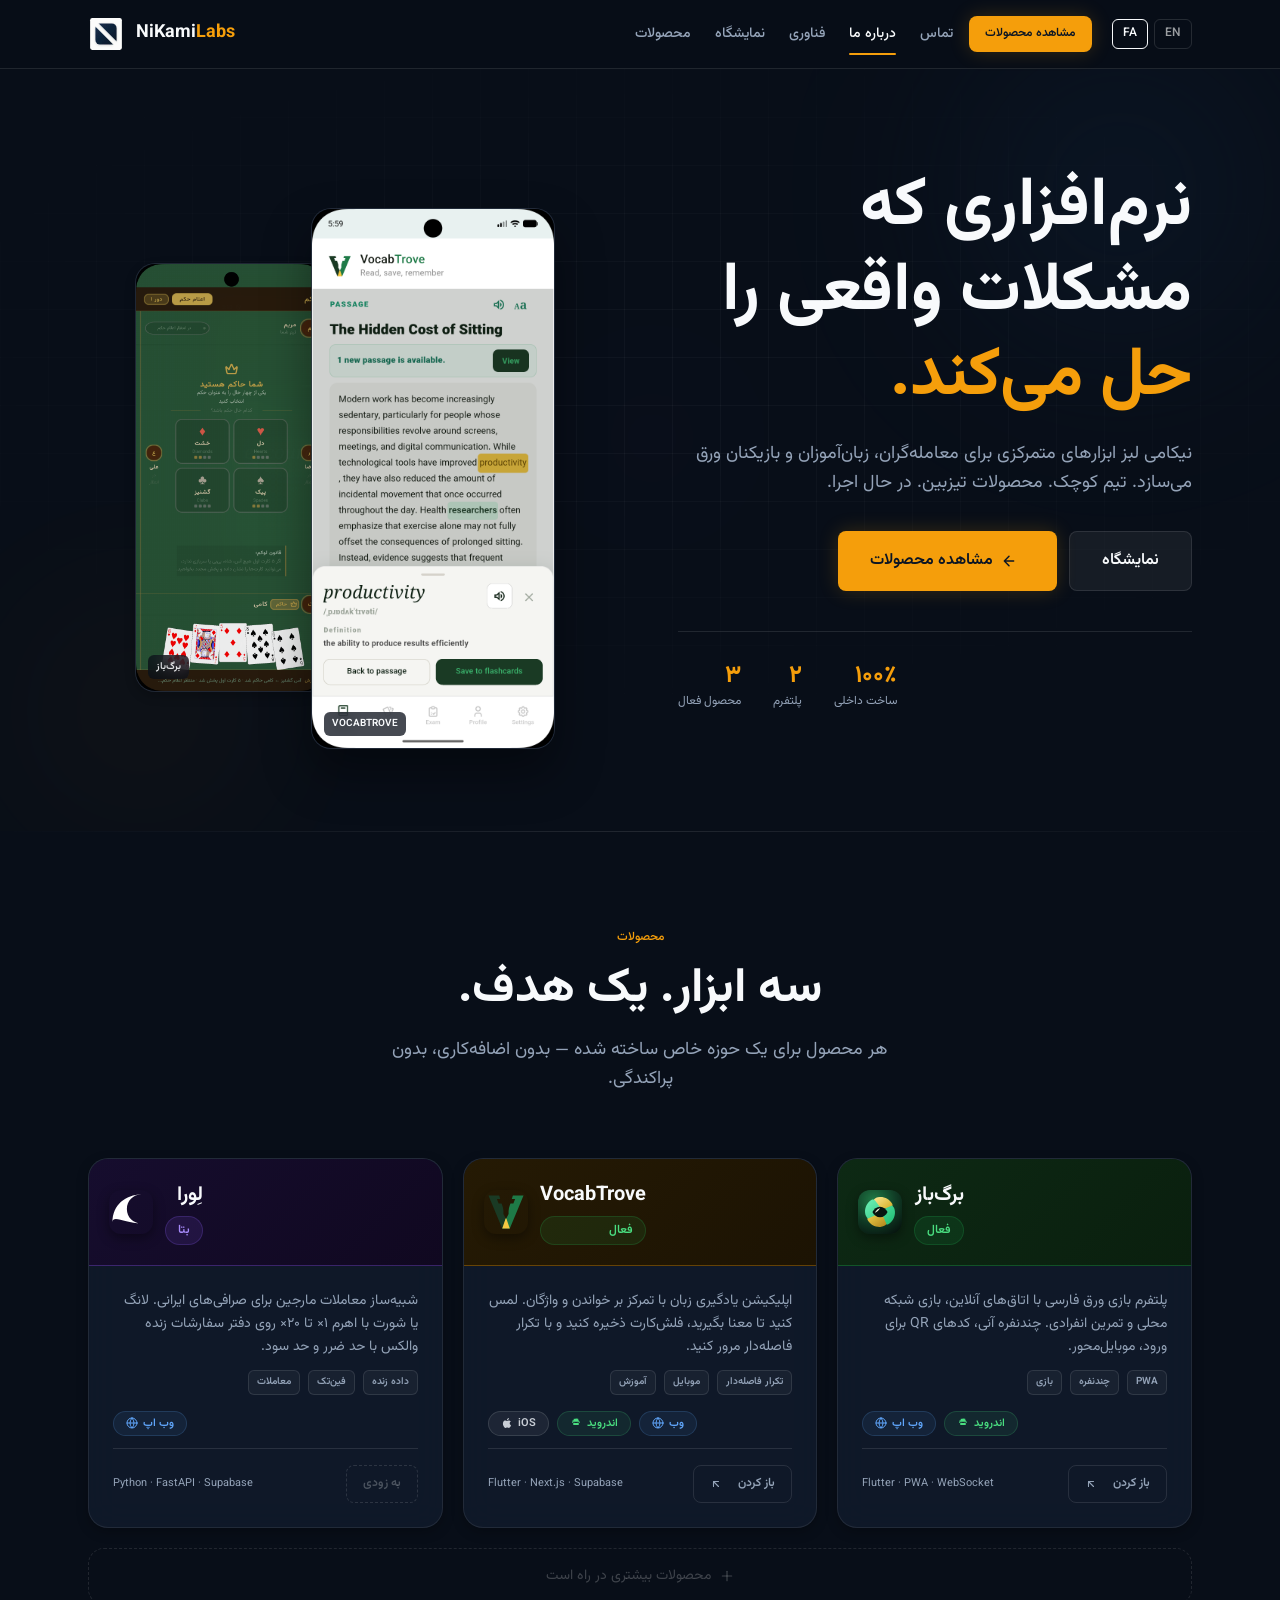
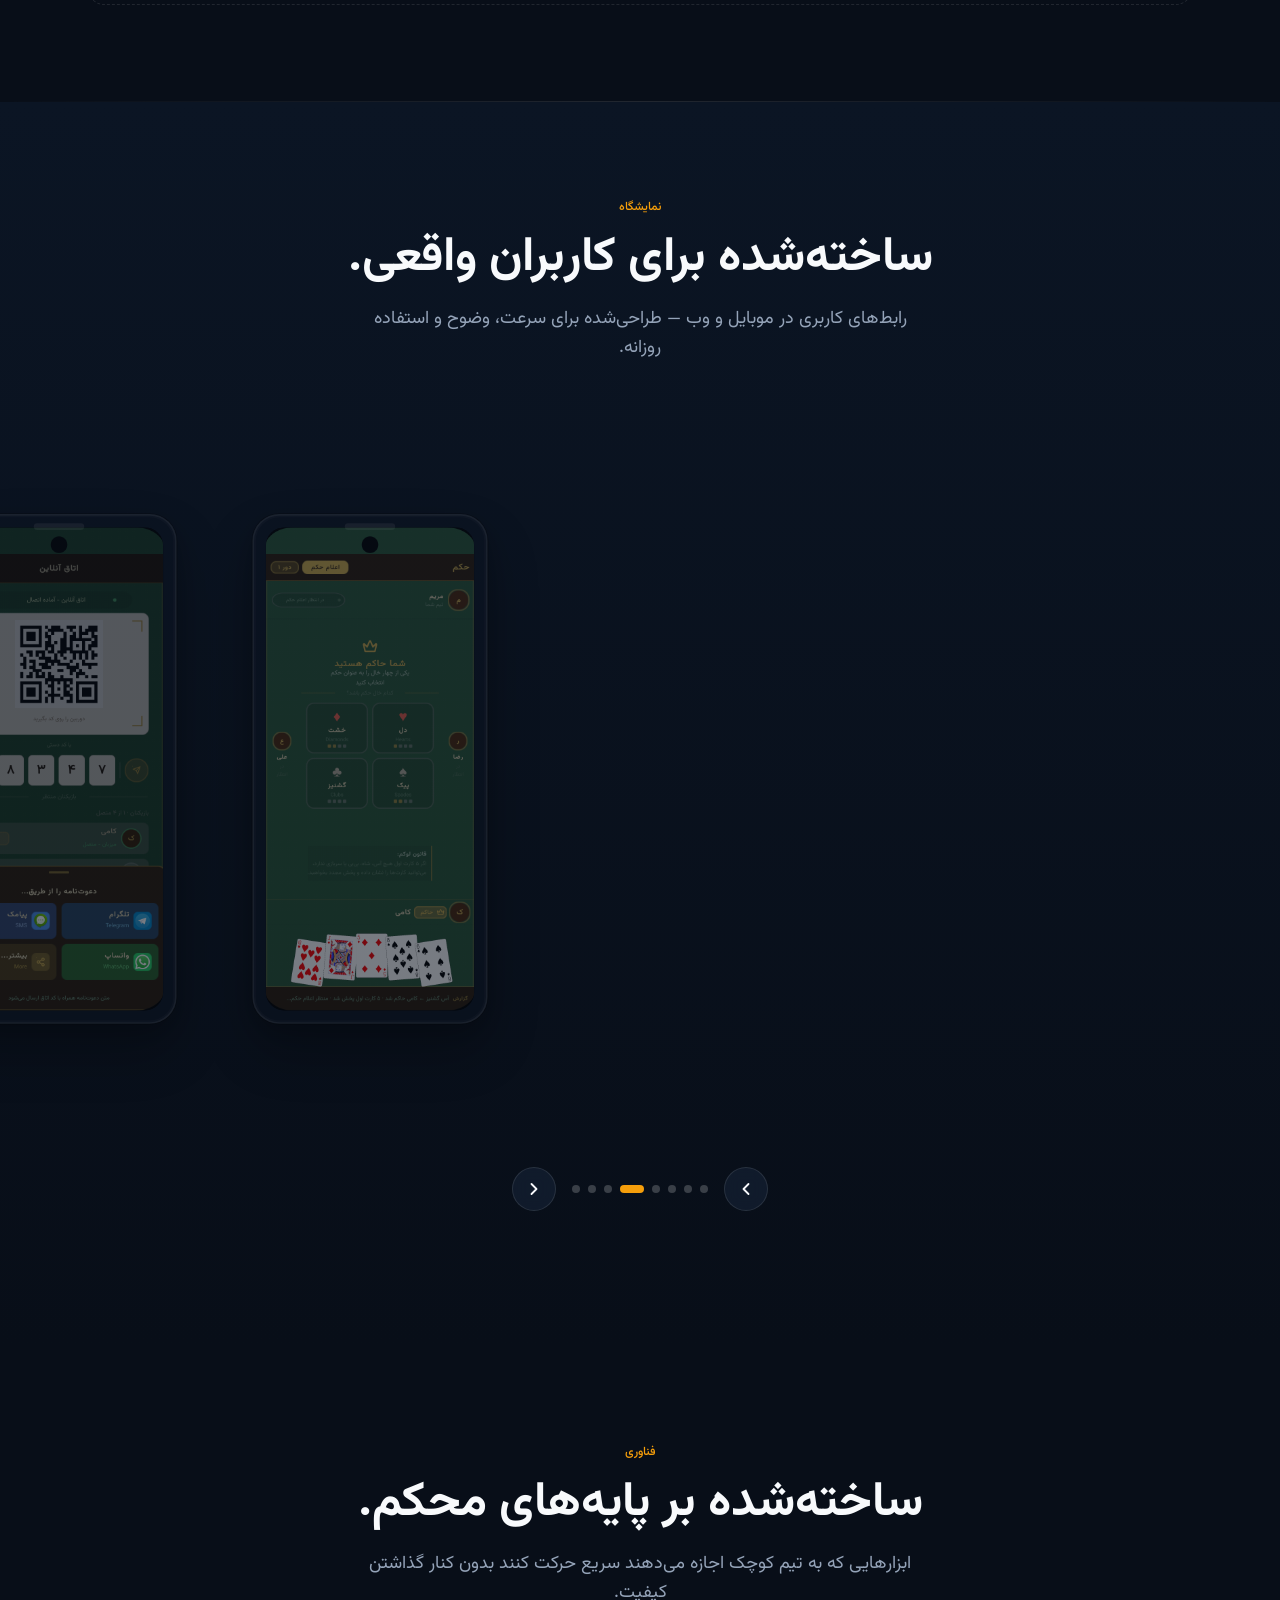
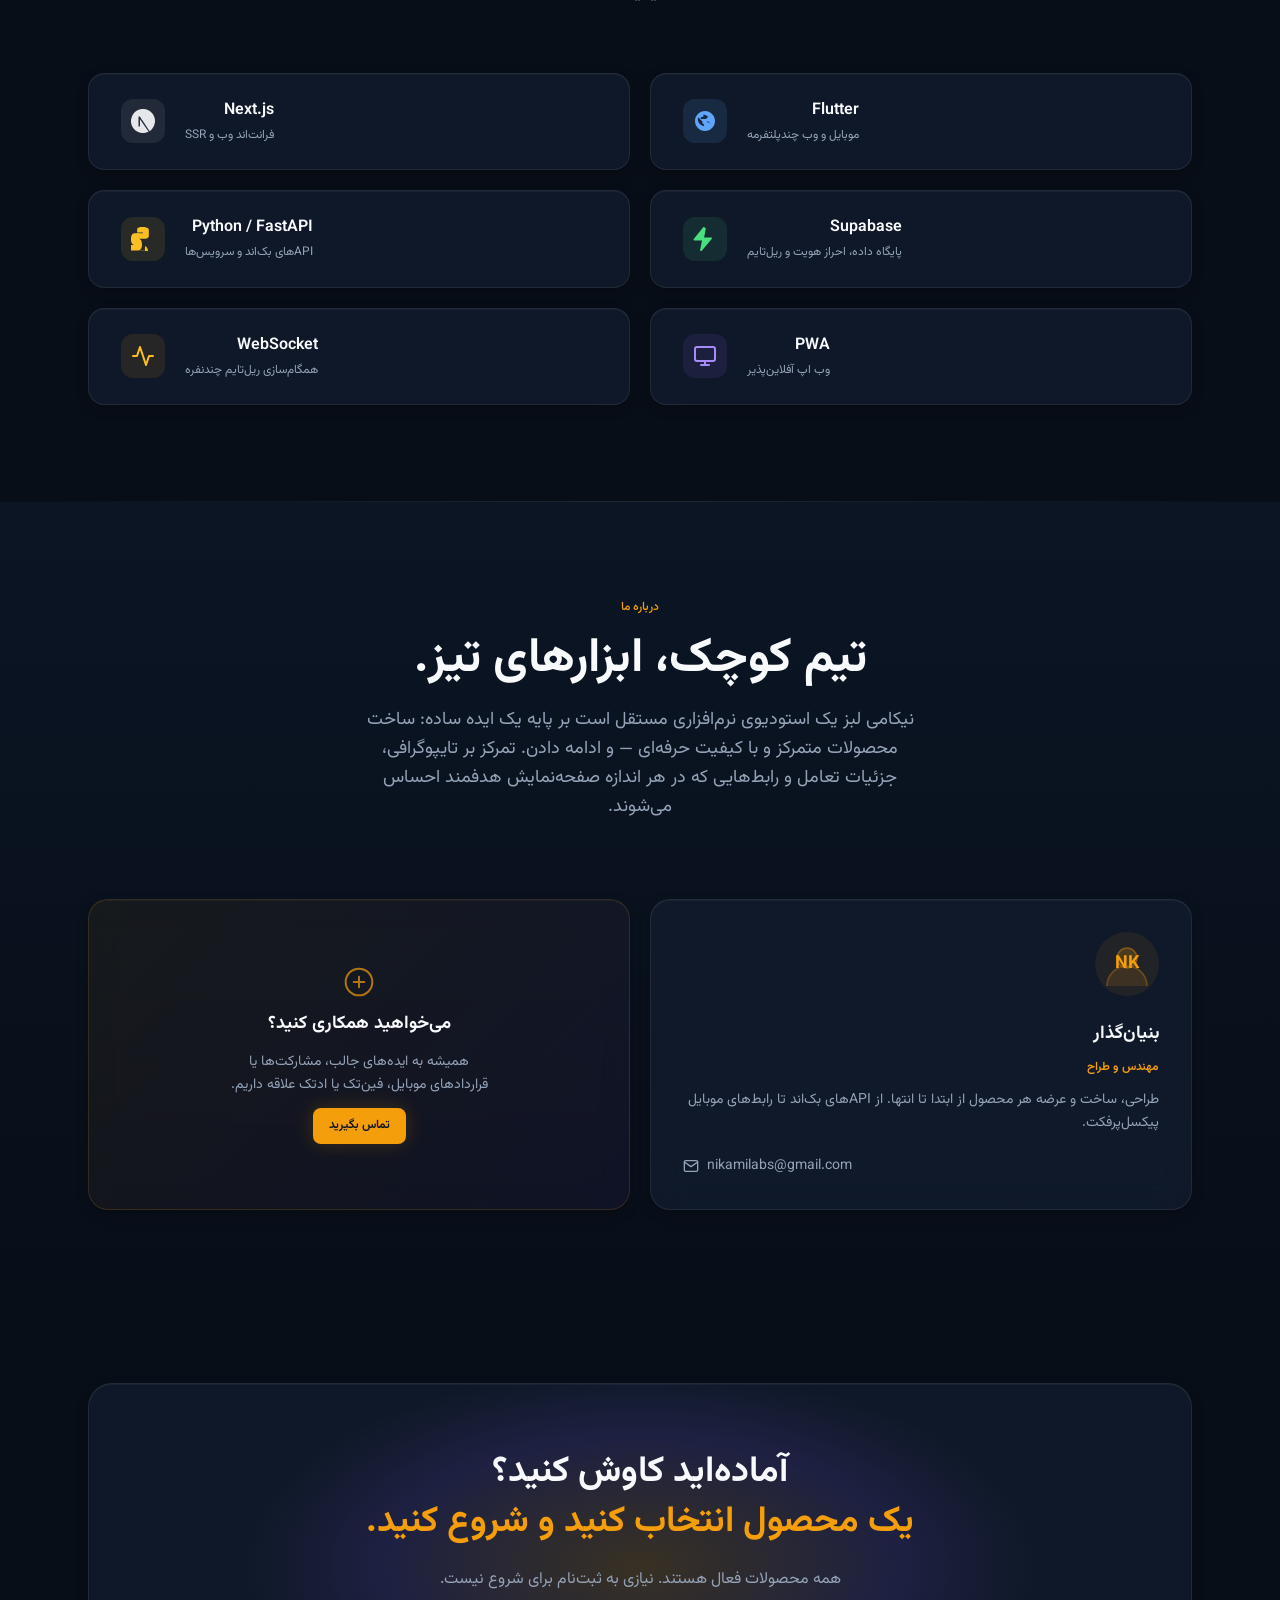
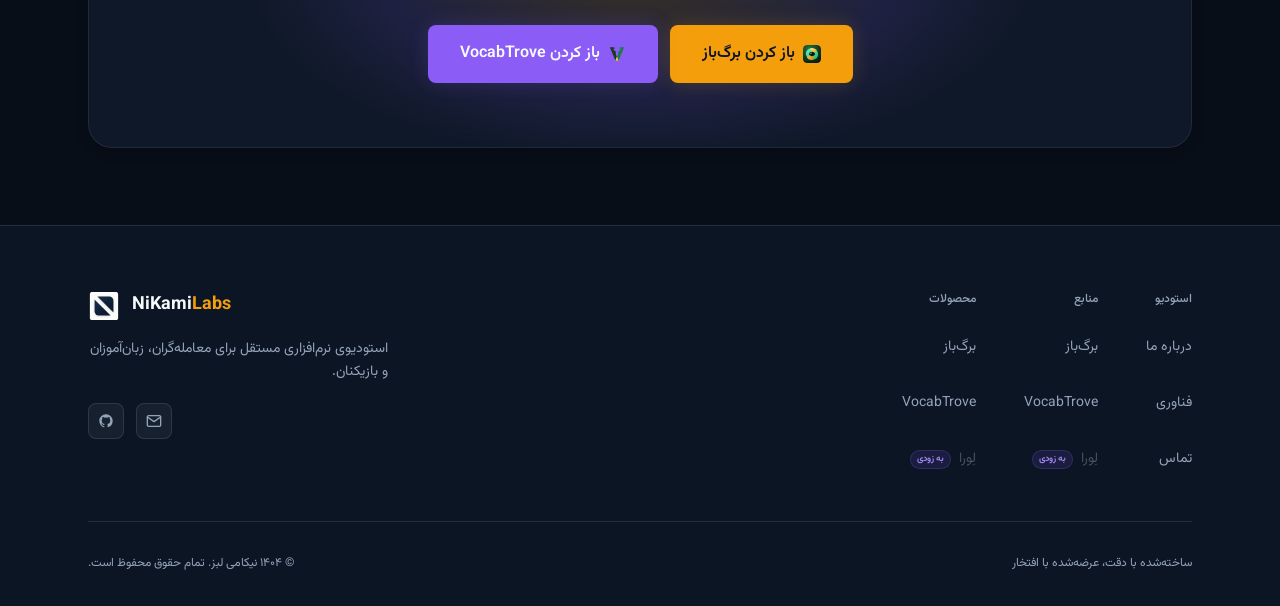
==== fa.html @ e431efa5 "Add Farsi (fa.html) version with RTL layout and EN/FA language switcher" ====
<!DOCTYPE html>
<html lang="fa" dir="rtl">
<head>
  <meta charset="UTF-8" />
  <meta name="viewport" content="width=device-width, initial-scale=1.0" />
  <title>نیکامی لبز — نرم‌افزاری که معنا دارد</title>
  <meta name="description" content="نیکامی لبز نرم‌افزارهای متمرکز می‌سازد: برگ‌باز، وکب‌تروو و لِورا. تیم کوچک، محصولات حرفه‌ای، در دسترس." />
  <meta name="theme-color" content="#0B1524" />
  <meta property="og:title" content="نیکامی لبز — نرم‌افزاری که معنا دارد" />
  <meta property="og:description" content="استودیوی نرم‌افزاری مستقل برای معامله‌گران، زبان‌آموزان و بازیکنان." />
  <meta property="og:type" content="website" />
  <link rel="icon" href="logos/nikami-labs-mark.svg" type="image/svg+xml" />
  <link rel="stylesheet" href="styles.css" />
  <link rel="alternate" hreflang="en" href="index.html" />
  <style>
    /* ── Farsi font ─────────────────────────────────────────── */
    @import url('https://fonts.googleapis.com/css2?family=Vazirmatn:wght@300;400;500;600;700;800&display=swap');

    :root {
      --font-fa: 'Vazirmatn', 'Tahoma', 'Arial', sans-serif;
    }

    html[lang="fa"] body,
    html[lang="fa"] * {
      font-family: var(--font-fa) !important;
      letter-spacing: 0 !important;
    }

    /* RTL nav adjustments */
    html[lang="fa"] .nav { flex-direction: row-reverse; }
    html[lang="fa"] .nav-links { flex-direction: row-reverse; }
    html[lang="fa"] .hero-inner { flex-direction: row-reverse; }
    html[lang="fa"] .hero-ctas { flex-direction: row-reverse; justify-content: flex-end; }
    html[lang="fa"] .hero-stats { flex-direction: row-reverse; }
    html[lang="fa"] .product-card-header-band { flex-direction: row-reverse; }
    html[lang="fa"] .product-footer { flex-direction: row-reverse; }
    html[lang="fa"] .stack-item { flex-direction: row-reverse; text-align: right; }
    html[lang="fa"] .team-card { flex-direction: column; }
    html[lang="fa"] .footer-top { flex-direction: row-reverse; }
    html[lang="fa"] .footer-links-row { flex-direction: row-reverse; }
    html[lang="fa"] .footer-bottom { flex-direction: row-reverse; }
    html[lang="fa"] .cta-band-actions { flex-direction: row-reverse; }
    html[lang="fa"] .btn svg:first-child { margin-left: 8px; margin-right: 0; }
    html[lang="fa"] .btn svg:last-child  { margin-right: 8px; margin-left: 0; transform: scaleX(-1); }
    html[lang="fa"] .nav-logo { flex-direction: row-reverse; }
    html[lang="fa"] .product-tags { flex-direction: row-reverse; flex-wrap: wrap; justify-content: flex-end; }
    html[lang="fa"] .product-platforms { flex-direction: row-reverse; flex-wrap: wrap; }
    html[lang="fa"] .platform-badge { flex-direction: row-reverse; }
    html[lang="fa"] .team-links { flex-direction: row-reverse; }
    html[lang="fa"] .team-link { flex-direction: row-reverse; }
    html[lang="fa"] .footer-brand { text-align: right; }
    html[lang="fa"] .footer-logo { flex-direction: row-reverse; }
    html[lang="fa"] .footer-social { justify-content: flex-end; }
    html[lang="fa"] .footer-col { text-align: right; }
    html[lang="fa"] .mobile-menu { text-align: right; }
    html[lang="fa"] .slider-controls { flex-direction: row-reverse; }
    html[lang="fa"] #sliderPrev svg { transform: scaleX(-1); }
    html[lang="fa"] #sliderNext svg { transform: scaleX(-1); }

    /* Language switcher */
    .lang-switcher {
      display: flex;
      align-items: center;
      gap: 6px;
      margin-inline-start: 12px;
    }
    .lang-btn {
      display: inline-flex;
      align-items: center;
      gap: 5px;
      padding: 4px 10px;
      border-radius: 6px;
      font-size: 12px;
      font-weight: 500;
      text-decoration: none;
      border: 1px solid rgba(255,255,255,0.12);
      color: rgba(255,255,255,0.6);
      transition: all 0.2s;
    }
    .lang-btn:hover { border-color: rgba(255,255,255,0.3); color: #fff; }
    .lang-btn.active { border-color: var(--accent); color: var(--accent); }
    html[lang="fa"] .nav { gap: 0; }
    html[lang="fa"] .lang-switcher { margin-inline-start: 0; margin-inline-end: 12px; }
  </style>
</head>
<body>

<a class="skip-link" href="#main">رفتن به محتوای اصلی</a>

<!-- ══ NAV ══════════════════════════════════════════════════ -->
<div class="nav-wrapper">
  <nav class="container nav" aria-label="ناوبری اصلی">
    <a href="#" class="nav-logo" aria-label="صفحه اصلی نیکامی لبز">
      <img class="nav-logo-mark" src="logos/nikami-labs-mark.svg" width="36" height="36" alt="" />
      <span class="nav-logo-name">NiKami<span>Labs</span></span>
    </a>
    <ul class="nav-links">
      <li><a href="#products">محصولات</a></li>
      <li><a href="#showcase">نمایشگاه</a></li>
      <li><a href="#stack">فناوری</a></li>
      <li><a href="#about">درباره ما</a></li>
      <li><a href="#contact">تماس</a></li>
    </ul>
    <div style="display:flex;align-items:center;gap:8px;">
      <div class="lang-switcher">
        <a href="index.html" class="lang-btn">EN</a>
        <a href="fa.html" class="lang-btn active">FA</a>
      </div>
      <a href="#products" class="btn btn-primary btn-sm nav-cta">مشاهده محصولات</a>
    </div>
    <button class="nav-hamburger" type="button" aria-label="باز کردن منو" aria-expanded="false" aria-controls="mobileMenu" id="menuToggle">
      <svg width="22" height="22" viewBox="0 0 22 22" fill="none" aria-hidden="true">
        <path d="M3 6h16M3 11h16M3 16h16" stroke="currentColor" stroke-width="1.8" stroke-linecap="round"/>
      </svg>
    </button>
  </nav>
</div>

<div class="mobile-menu" id="mobileMenu" role="dialog" aria-label="ناوبری" aria-hidden="true">
  <a href="#products">محصولات</a>
  <a href="#showcase">نمایشگاه</a>
  <a href="#stack">فناوری</a>
  <a href="#about">درباره ما</a>
  <a href="#contact">تماس</a>
  <div style="display:flex;gap:8px;padding:4px 0;">
    <a href="index.html" class="lang-btn">EN</a>
    <a href="fa.html" class="lang-btn active">FA</a>
  </div>
  <a href="#products" class="btn btn-primary">مشاهده محصولات</a>
</div>


<main id="main">

<!-- ══ HERO ══════════════════════════════════════════════════ -->
<section class="hero" aria-labelledby="hero-heading">
  <div class="hero-bg" aria-hidden="true">
    <div class="hero-blob hero-blob-1"></div>
    <div class="hero-blob hero-blob-2"></div>
    <div class="hero-blob hero-blob-3"></div>
    <div class="hero-grid-bg"></div>
  </div>
  <div class="container hero-inner">

    <div class="hero-text reveal">
      <h1 class="hero-headline" id="hero-heading">
        نرم‌افزاری که<br>
        مشکلات واقعی را<br>
        <span class="highlight">حل می‌کند.</span>
      </h1>
      <p class="hero-sub">
        نیکامی لبز ابزارهای متمرکزی برای معامله‌گران، زبان‌آموزان
        و بازیکنان ورق می‌سازد. تیم کوچک. محصولات تیزبین. در حال اجرا.
      </p>
      <div class="hero-ctas">
        <a href="#products" class="btn btn-primary btn-lg">
          <svg width="16" height="16" viewBox="0 0 24 24" fill="none" stroke="currentColor" stroke-width="2.2" stroke-linecap="round" stroke-linejoin="round" aria-hidden="true"><path d="M5 12h14M12 5l7 7-7 7"/></svg>
          مشاهده محصولات
        </a>
        <a href="#showcase" class="btn btn-secondary btn-lg">نمایشگاه</a>
      </div>
      <dl class="hero-stats">
        <div class="hero-stat">
          <dt class="hero-stat-value" data-count="3">۳</dt>
          <dd class="hero-stat-label">محصول فعال</dd>
        </div>
        <div class="hero-stat">
          <dt class="hero-stat-value" data-count="2">۲</dt>
          <dd class="hero-stat-label">پلتفرم</dd>
        </div>
        <div class="hero-stat">
          <dt class="hero-stat-value">۱۰۰٪</dt>
          <dd class="hero-stat-label">ساخت داخلی</dd>
        </div>
      </dl>
    </div>

    <div class="hero-visual reveal reveal-d2" aria-hidden="true">
      <div class="hero-showcase">
        <div class="showcase-card showcase-card-main glass">
          <img src="screenshots/vocabTrove/vocabtrove-reader-phone.png" alt="" width="280" height="560" loading="eager" />
          <span class="showcase-label">VocabTrove</span>
        </div>
        <div class="showcase-card showcase-card-secondary glass">
          <img src="screenshots/bargbaz/Screenshot_1784278990.png" alt="" width="200" height="400" loading="eager" />
          <span class="showcase-label">برگ‌باز</span>
        </div>
        <div class="showcase-card showcase-card-tertiary glass">
          <img src="screenshots/vocabTrove/vocabtrove-fa-review-dark.png" alt="" width="180" height="360" loading="lazy" />
          <span class="showcase-label">فلش‌کارت</span>
        </div>
      </div>
    </div>

  </div>
</section>

<hr class="divider">


<!-- ══ PRODUCTS (Bento) ═════════════════════════════════════ -->
<section id="products" class="section section-dark" aria-labelledby="products-heading">
  <div class="container">
    <div class="section-header reveal">
      <p class="eyebrow">محصولات</p>
      <h2 class="section-title" id="products-heading">سه ابزار. یک هدف.</h2>
      <p class="section-sub">هر محصول برای یک حوزه خاص ساخته شده — بدون اضافه‌کاری، بدون پراکندگی.</p>
    </div>

    <div class="products-row">

      <!-- BargBaz -->
      <article class="product-card glass reveal" aria-labelledby="bargbaz-name">
        <div class="product-card-header-band banner-bargbaz">
          <img src="logos/bargbaz-final-pivot-icon.svg" width="40" height="40" alt="" class="product-band-logo" />
          <div>
            <h3 class="product-name" id="bargbaz-name">برگ‌باز</h3>
            <span class="badge badge-green">فعال</span>
          </div>
        </div>
        <div class="product-card-body">
          <p class="product-desc">
            پلتفرم بازی ورق فارسی با اتاق‌های آنلاین، بازی شبکه محلی و تمرین انفرادی.
            چندنفره آنی، کدهای QR برای ورود، موبایل‌محور.
          </p>
          <div class="product-tags">
            <span class="product-tag">بازی</span>
            <span class="product-tag">چندنفره</span>
            <span class="product-tag">PWA</span>
          </div>
          <div class="product-platforms">
            <span class="platform-badge platform-web">
              <svg width="12" height="12" viewBox="0 0 24 24" fill="none" stroke="currentColor" stroke-width="2" stroke-linecap="round" stroke-linejoin="round" aria-hidden="true"><circle cx="12" cy="12" r="10"/><line x1="2" y1="12" x2="22" y2="12"/><path d="M12 2a15.3 15.3 0 0 1 4 10 15.3 15.3 0 0 1-4 10 15.3 15.3 0 0 1-4-10 15.3 15.3 0 0 1 4-10z"/></svg>
              وب اپ
            </span>
            <span class="platform-badge platform-android">
              <svg width="12" height="12" viewBox="0 0 24 24" fill="currentColor" aria-hidden="true"><path d="M17.523 15.341a.5.5 0 0 1-.5.5H6.977a.5.5 0 0 1-.5-.5V9.5h11.046v5.841zm-10.98-9.5 1.195-2.39a.5.5 0 0 1 .894.447L7.5 5.8A7.5 7.5 0 0 0 4.5 12h15a7.5 7.5 0 0 0-3-6.2L15.368 3.898a.5.5 0 1 1 .894-.447L17.457 5.84A7.5 7.5 0 0 0 4.5 12M9.5 11a.5.5 0 1 0 0-1 .5.5 0 0 0 0 1zm5 0a.5.5 0 1 0 0-1 .5.5 0 0 0 0 1z"/></svg>
              اندروید
            </span>
          </div>
          <div class="product-footer">
            <span class="product-stack font-mono">Flutter · PWA · WebSocket</span>
            <a href="https://bargbaz.nikamilabs.ir" class="btn btn-ghost btn-sm" target="_blank" rel="noopener">
              باز کردن <svg width="12" height="12" viewBox="0 0 24 24" fill="none" stroke="currentColor" stroke-width="2.2" stroke-linecap="round" stroke-linejoin="round" aria-hidden="true"><path d="M7 17L17 7M7 7h10v10"/></svg>
            </a>
          </div>
        </div>
      </article>

      <!-- VocabTrove -->
      <article class="product-card glass reveal reveal-d1" aria-labelledby="vocab-name">
        <div class="product-card-header-band banner-vocab">
          <img src="logos/vocabtrove-icon.svg" width="40" height="40" alt="" class="product-band-logo" />
          <div>
            <h3 class="product-name" id="vocab-name">VocabTrove</h3>
            <span class="badge badge-green">فعال</span>
          </div>
        </div>
        <div class="product-card-body">
          <p class="product-desc">
            اپلیکیشن یادگیری زبان با تمرکز بر خواندن و واژگان. لمس کنید تا معنا بگیرید،
            فلش‌کارت ذخیره کنید و با تکرار فاصله‌دار مرور کنید.
          </p>
          <div class="product-tags">
            <span class="product-tag">آموزش</span>
            <span class="product-tag">موبایل</span>
            <span class="product-tag">تکرار فاصله‌دار</span>
          </div>
          <div class="product-platforms">
            <span class="platform-badge platform-ios">
              <svg width="12" height="12" viewBox="0 0 24 24" fill="currentColor" aria-hidden="true"><path d="M18.71 19.5c-.83 1.24-1.71 2.45-3.05 2.47-1.34.03-1.77-.79-3.29-.79-1.53 0-2 .77-3.27.82-1.31.05-2.3-1.32-3.14-2.53C4.25 17 2.94 12.45 4.7 9.39c.87-1.52 2.43-2.48 4.12-2.51 1.28-.02 2.5.87 3.29.87.78 0 2.26-1.07 3.8-.91.65.03 2.47.26 3.64 1.98-.09.06-2.17 1.28-2.15 3.81.03 3.02 2.65 4.03 2.68 4.04-.03.07-.42 1.44-1.38 2.83M13 3.5c.73-.83 1.94-1.46 2.94-1.5.13 1.17-.34 2.35-1.04 3.19-.69.85-1.83 1.51-2.95 1.42-.15-1.15.41-2.35 1.05-3.11z"/></svg>
              iOS
            </span>
            <span class="platform-badge platform-android">
              <svg width="12" height="12" viewBox="0 0 24 24" fill="currentColor" aria-hidden="true"><path d="M17.523 15.341a.5.5 0 0 1-.5.5H6.977a.5.5 0 0 1-.5-.5V9.5h11.046v5.841zm-10.98-9.5 1.195-2.39a.5.5 0 0 1 .894.447L7.5 5.8A7.5 7.5 0 0 0 4.5 12h15a7.5 7.5 0 0 0-3-6.2L15.368 3.898a.5.5 0 1 1 .894-.447L17.457 5.84A7.5 7.5 0 0 0 4.5 12M9.5 11a.5.5 0 1 0 0-1 .5.5 0 0 0 0 1zm5 0a.5.5 0 1 0 0-1 .5.5 0 0 0 0 1z"/></svg>
              اندروید
            </span>
            <span class="platform-badge platform-web">
              <svg width="12" height="12" viewBox="0 0 24 24" fill="none" stroke="currentColor" stroke-width="2" stroke-linecap="round" stroke-linejoin="round" aria-hidden="true"><circle cx="12" cy="12" r="10"/><line x1="2" y1="12" x2="22" y2="12"/><path d="M12 2a15.3 15.3 0 0 1 4 10 15.3 15.3 0 0 1-4 10 15.3 15.3 0 0 1-4-10 15.3 15.3 0 0 1 4-10z"/></svg>
              وب
            </span>
          </div>
          <div class="product-footer">
            <span class="product-stack font-mono">Flutter · Next.js · Supabase</span>
            <a href="https://vocabtrove.nikamilabs.ir" class="btn btn-ghost btn-sm" target="_blank" rel="noopener">
              باز کردن <svg width="12" height="12" viewBox="0 0 24 24" fill="none" stroke="currentColor" stroke-width="2.2" stroke-linecap="round" stroke-linejoin="round" aria-hidden="true"><path d="M7 17L17 7M7 7h10v10"/></svg>
            </a>
          </div>
        </div>
      </article>

      <!-- Levera -->
      <article class="product-card glass reveal reveal-d2" aria-labelledby="levera-name">
        <div class="product-card-header-band banner-purple">
          <img src="logos/levera-logo.svg" width="40" height="40" alt="" class="product-band-logo" />
          <div>
            <h3 class="product-name" id="levera-name">لِورا</h3>
            <span class="badge badge-purple">بتا</span>
          </div>
        </div>
        <div class="product-card-body">
          <p class="product-desc">
            شبیه‌ساز معاملات مارجین برای صرافی‌های ایرانی. لانگ یا شورت با اهرم ۱× تا ۲۰×
            روی دفتر سفارشات زنده والکس با حد ضرر و حد سود.
          </p>
          <div class="product-tags">
            <span class="product-tag">معاملات</span>
            <span class="product-tag">فین‌تک</span>
            <span class="product-tag">داده زنده</span>
          </div>
          <div class="product-platforms">
            <span class="platform-badge platform-web">
              <svg width="12" height="12" viewBox="0 0 24 24" fill="none" stroke="currentColor" stroke-width="2" stroke-linecap="round" stroke-linejoin="round" aria-hidden="true"><circle cx="12" cy="12" r="10"/><line x1="2" y1="12" x2="22" y2="12"/><path d="M12 2a15.3 15.3 0 0 1 4 10 15.3 15.3 0 0 1-4 10 15.3 15.3 0 0 1-4-10 15.3 15.3 0 0 1 4-10z"/></svg>
              وب اپ
            </span>
          </div>
          <div class="product-footer">
            <span class="product-stack font-mono">Python · FastAPI · Supabase</span>
            <span class="btn-coming-soon">به زودی</span>
          </div>
        </div>
      </article>

      <!-- More coming -->
      <div class="product-upcoming-strip reveal reveal-d3" aria-label="محصولات بیشتری در راه است">
        <svg width="16" height="16" viewBox="0 0 24 24" fill="none" stroke="currentColor" stroke-width="1.8" stroke-linecap="round" stroke-linejoin="round" aria-hidden="true"><line x1="12" y1="5" x2="12" y2="19"/><line x1="5" y1="12" x2="19" y2="12"/></svg>
        <span>محصولات بیشتری در راه است</span>
      </div>

    </div>
  </div>
</section>

<hr class="divider">


<!-- ══ SHOWCASE PHONE CAROUSEL ═══════════════════════════════ -->
<section id="showcase" class="section section-muted" aria-labelledby="showcase-heading">
  <div class="container">
    <div class="section-header reveal">
      <p class="eyebrow">نمایشگاه</p>
      <h2 class="section-title" id="showcase-heading">ساخته‌شده برای کاربران واقعی.</h2>
      <p class="section-sub">رابط‌های کاربری در موبایل و وب — طراحی‌شده برای سرعت، وضوح و استفاده روزانه.</p>
    </div>
  </div>

  <div class="phone-carousel reveal" role="region" aria-label="تصاویر محصولات" aria-roledescription="carousel">
    <div class="phone-stage" id="phoneStage">
      <div class="phone-track" id="phoneTrack">

        <figure class="phone-card" role="group" aria-roledescription="slide" aria-label="۱ از ۸">
          <div class="phone-frame">
            <div class="phone-screen">
              <img src="screenshots/bargbaz/Screenshot_1784278990.png" alt="برگ‌باز — انتخاب حکم در بازی هوکم" loading="lazy" />
            </div>
          </div>
          <figcaption class="phone-caption">
            <span class="phone-caption-tag">برگ‌باز</span>
            بازی ورق چندنفره
          </figcaption>
        </figure>

        <figure class="phone-card" role="group" aria-roledescription="slide" aria-label="۲ از ۸">
          <div class="phone-frame">
            <div class="phone-screen">
              <img src="screenshots/bargbaz/Screenshot_1784278939.png" alt="برگ‌باز — اتاق آنلاین با کد QR" loading="lazy" />
            </div>
          </div>
          <figcaption class="phone-caption">
            <span class="phone-caption-tag">برگ‌باز</span>
            اتاق آنلاین و ورود با QR
          </figcaption>
        </figure>

        <figure class="phone-card" role="group" aria-roledescription="slide" aria-label="۳ از ۸">
          <div class="phone-frame">
            <div class="phone-screen">
              <img src="screenshots/bargbaz/Screenshot_1784278960.png" alt="برگ‌باز — صفحه بازی فعال" loading="lazy" />
            </div>
          </div>
          <figcaption class="phone-caption">
            <span class="phone-caption-tag">برگ‌باز</span>
            بازی فعال
          </figcaption>
        </figure>

        <figure class="phone-card" role="group" aria-roledescription="slide" aria-label="۴ از ۸">
          <div class="phone-frame">
            <div class="phone-screen">
              <img src="screenshots/bargbaz/Screenshot_1784278948.png" alt="برگ‌باز — تابلوی امتیاز" loading="lazy" />
            </div>
          </div>
          <figcaption class="phone-caption">
            <span class="phone-caption-tag">برگ‌باز</span>
            تابلوی امتیاز
          </figcaption>
        </figure>

        <figure class="phone-card" role="group" aria-roledescription="slide" aria-label="۵ از ۸">
          <div class="phone-frame">
            <div class="phone-screen">
              <img src="screenshots/vocabTrove/vocabtrove-reader-phone.png" alt="وکب‌تروو — خواندن با جستجوی لمسی واژه" loading="lazy" />
            </div>
          </div>
          <figcaption class="phone-caption">
            <span class="phone-caption-tag">VocabTrove</span>
            خواندن و جستجوی واژه
          </figcaption>
        </figure>

        <figure class="phone-card" role="group" aria-roledescription="slide" aria-label="۶ از ۸">
          <div class="phone-frame">
            <div class="phone-screen">
              <img src="screenshots/vocabTrove/vocabtrove-fa-exam-dark.png" alt="وکب‌تروو — آزمون سطح‌بندی" loading="lazy" />
            </div>
          </div>
          <figcaption class="phone-caption">
            <span class="phone-caption-tag">VocabTrove</span>
            آزمون سطح‌بندی
          </figcaption>
        </figure>

        <figure class="phone-card" role="group" aria-roledescription="slide" aria-label="۷ از ۸">
          <div class="phone-frame">
            <div class="phone-screen">
              <img src="screenshots/vocabTrove/vocabtrove-fa-review-dark.png" alt="وکب‌تروو — مرور فلش‌کارت" loading="lazy" />
            </div>
          </div>
          <figcaption class="phone-caption">
            <span class="phone-caption-tag">VocabTrove</span>
            مرور فلش‌کارت
          </figcaption>
        </figure>

        <figure class="phone-card" role="group" aria-roledescription="slide" aria-label="۸ از ۸">
          <div class="phone-frame">
            <div class="phone-screen">
              <img src="screenshots/vocabTrove/vocabtrove-fa-profile.png" alt="وکب‌تروو — پروفایل زبان‌آموز" loading="lazy" />
            </div>
          </div>
          <figcaption class="phone-caption">
            <span class="phone-caption-tag">VocabTrove</span>
            پروفایل زبان‌آموز
          </figcaption>
        </figure>

      </div>
    </div>

    <div class="slider-controls">
      <button class="slider-btn" id="sliderPrev" aria-label="تصویر قبلی">
        <svg width="20" height="20" viewBox="0 0 24 24" fill="none" stroke="currentColor" stroke-width="2.2" stroke-linecap="round" stroke-linejoin="round" aria-hidden="true"><path d="M15 18l-6-6 6-6"/></svg>
      </button>
      <div class="slider-dots" id="sliderDots" role="tablist" aria-label="اسلایدها"></div>
      <button class="slider-btn" id="sliderNext" aria-label="تصویر بعدی">
        <svg width="20" height="20" viewBox="0 0 24 24" fill="none" stroke="currentColor" stroke-width="2.2" stroke-linecap="round" stroke-linejoin="round" aria-hidden="true"><path d="M9 18l6-6-6-6"/></svg>
      </button>
    </div>

  </div>
</section>


<!-- ══ TECH STACK ════════════════════════════════════════════ -->
<section id="stack" class="section section-dark" aria-labelledby="stack-heading">
  <div class="container">
    <div class="section-header reveal">
      <p class="eyebrow">فناوری</p>
      <h2 class="section-title" id="stack-heading">ساخته‌شده بر پایه‌های محکم.</h2>
      <p class="section-sub">ابزارهایی که به تیم کوچک اجازه می‌دهند سریع حرکت کنند بدون کنار گذاشتن کیفیت.</p>
    </div>
    <div class="stack-grid reveal">
      <div class="stack-item glass">
        <div class="stack-icon stack-icon--blue">
          <svg viewBox="0 0 24 24" fill="currentColor" aria-hidden="true"><path d="M12.001 2C6.476 2 2 6.476 2 12.001s4.476 10.001 10.001 10.001 10.001-4.476 10.001-10.001S17.526 2 12.001 2zm-1.051 14.93c-3.456-.406-6.124-3.351-6.124-6.929 0-.624.082-1.228.234-1.803l4.343 4.343v.865c0 .953.777 1.731 1.731 1.731l-.184 1.793zm6.179-2.248c-.236-.73-.952-1.252-1.793-1.252h-.866v-2.597c0-.477-.39-.866-.866-.866H7.806V8.1h1.73c.477 0 .866-.39.866-.866V5.504a8.17 8.17 0 0 1 4.767 2.21l-1.731 1.731c-.338.338-.338.887 0 1.225l1.83 1.83a8.22 8.22 0 0 1 1.862 1.862v-.001a8.17 8.17 0 0 1-.001 1.321z"/></svg>
        </div>
        <div class="stack-info">
          <div class="stack-name">Flutter</div>
          <div class="stack-desc">موبایل و وب چندپلتفرمه</div>
        </div>
      </div>
      <div class="stack-item glass">
        <div class="stack-icon stack-icon--white">
          <svg viewBox="0 0 24 24" fill="currentColor" aria-hidden="true"><path d="M11.572 0c-.176 0-.31.001-.358.007a19.76 19.76 0 0 1-.364.033C7.443.346 4.25 2.185 2.228 5.012a11.875 11.875 0 0 0-2.119 5.243c-.096.659-.108.854-.108 1.747s.012 1.089.108 1.748c.652 4.506 3.86 8.292 8.209 9.695.779.25 1.6.422 2.534.525.363.04 1.935.04 2.299 0 1.611-.178 2.977-.577 4.323-1.264.207-.106.247-.134.219-.158-.02-.013-.9-1.193-1.955-2.62l-1.919-2.592-2.404-3.558a338.739 338.739 0 0 0-2.422-3.556c-.009-.002-.018 1.579-.023 3.51-.007 3.38-.01 3.515-.052 3.595a.426.426 0 0 1-.206.214c-.075.037-.14.044-.495.044H7.81l-.108-.068a.438.438 0 0 1-.157-.171l-.05-.106.006-4.703.007-4.705.072-.092a.645.645 0 0 1 .174-.143c.096-.047.134-.051.54-.051.478 0 .558.018.682.154.035.038 1.337 1.999 2.895 4.361a10760.433 10760.433 0 0 0 4.735 7.17l1.9 2.879.096-.063a12.317 12.317 0 0 0 2.466-2.163 11.944 11.944 0 0 0 2.824-6.134c.096-.66.108-.854.108-1.748 0-.893-.012-1.088-.108-1.747-.652-4.506-3.859-8.292-8.208-9.695a12.597 12.597 0 0 0-2.499-.523A33.119 33.119 0 0 0 11.573 0z"/></svg>
        </div>
        <div class="stack-info">
          <div class="stack-name">Next.js</div>
          <div class="stack-desc">فرانت‌اند وب و SSR</div>
        </div>
      </div>
      <div class="stack-item glass">
        <div class="stack-icon stack-icon--green">
          <svg viewBox="0 0 24 24" fill="currentColor" aria-hidden="true"><path d="M11.9 1.036c-.015-.986-1.26-1.41-1.874-.637L.764 12.05C.303 12.648.72 13.5 1.5 13.5h7.517l-1.9 9.46c-.19.947 1.007 1.52 1.674.762l10.05-11.95c.455-.54.04-1.365-.586-1.365h-7.15l1.795-9.371z"/></svg>
        </div>
        <div class="stack-info">
          <div class="stack-name">Supabase</div>
          <div class="stack-desc">پایگاه داده، احراز هویت و ریل‌تایم</div>
        </div>
      </div>
      <div class="stack-item glass">
        <div class="stack-icon stack-icon--yellow">
          <svg viewBox="0 0 24 24" fill="currentColor" aria-hidden="true"><path d="M14.25.18l.9.2.73.26.59.3.45.32.34.34.25.34.16.33.1.3.04.26.02.2-.01.13V8.5l-.05.63-.13.55-.21.46-.26.38-.3.31-.33.25-.35.19-.35.14-.33.1-.3.07-.26.04-.21.02H8.77l-.69.05-.59.14-.5.22-.41.27-.33.32-.27.35-.2.36-.15.37-.1.35-.07.32-.04.27-.02.21v3.06H3.17l-.21-.03-.28-.07-.32-.12-.35-.18-.36-.26-.36-.36-.35-.46-.32-.59-.28-.73-.21-.88-.14-1.05-.05-1.23.06-1.22.16-1.04.24-.87.32-.71.36-.57.4-.44.42-.33.42-.24.4-.16.36-.1.32-.05.24-.01h.16l.06.01h8.16v-.83H6.18l-.01-2.75-.02-.37.05-.34.11-.31.17-.28.25-.26.31-.23.38-.2.44-.18.51-.15.58-.12.64-.1.71-.06.77-.04.84-.02 1.27.05zm-6.3 11.58l.28.06.32.12.35.18.36.27.36.35.35.47.32.59.28.73.21.88.14 1.04.05 1.23-.06 1.23-.16 1.04-.24.86-.32.71-.36.57-.4.45-.42.33-.42.24-.4.16-.36.09-.32.05-.24.02-.16-.01h-8.22v.82h5.84l.01 2.76.02.36-.05.34-.11.31-.17.28-.25.26-.31.22-.38.21-.44.17-.51.15-.58.13-.64.09-.71.07-.77.04-.84.01-1.27-.04-1.07-.14-.9-.2-.73-.25-.59-.3-.45-.33-.34-.34-.25-.34-.16-.33-.1-.3-.04-.25-.02-.2.01-.13v-5.34l.05-.64.13-.54.21-.46.26-.38.3-.31.33-.25.35-.19.35-.14.33-.1.3-.06.26-.04.21-.02.13-.01h5.84l.69-.05.59-.14.5-.21.41-.28.33-.32.27-.35.2-.36.15-.36.1-.35.07-.32.04-.28.02-.21V6.07h2.09l.14.01zm6.07 7.44l.28.06.32.12.35.18.36.27.36.35.35.47.32.59.28.73.21.88.14 1.04.05 1.23-.06 1.23-.16 1.04-.24.86-.32.71-.36.57-.4.45-.42.33-.42.24-.4.16-.36.09-.32.05-.24.02-.16-.01-1.35-.04-1.14-.14-.95-.22-.78-.28-.63-.35-.5-.4-.39-.44-.29-.46-.21-.48-.13-.49-.07-.48-.02-.47.02-.44.07-.41.11-.39.17-.35.23-.33.29-.28.35-.24.4-.2.45-.14.52-.1.57-.07.63-.02.69.02.73.07.77.12.79.17.82.22.83.27.84.3.83.35.81.39.77.44.71.48.65.52.57.55.49.58.41.6.3.62.2.64.09.65-.01.66-.12.65-.21.65-.3.62-.4.61-.49.57-.58.53-.65.49-.72.43-.79.37-.85.29-.91.23-.97.14-1.04.06-.55.01z"/></svg>
        </div>
        <div class="stack-info">
          <div class="stack-name">Python / FastAPI</div>
          <div class="stack-desc">API‌های بک‌اند و سرویس‌ها</div>
        </div>
      </div>
      <div class="stack-item glass">
        <div class="stack-icon stack-icon--purple">
          <svg viewBox="0 0 24 24" fill="none" stroke="currentColor" stroke-width="2" stroke-linecap="round" stroke-linejoin="round" aria-hidden="true"><rect x="2" y="3" width="20" height="14" rx="2" ry="2"/><line x1="8" y1="21" x2="16" y2="21"/><line x1="12" y1="17" x2="12" y2="21"/></svg>
        </div>
        <div class="stack-info">
          <div class="stack-name">PWA</div>
          <div class="stack-desc">وب اپ آفلاین‌پذیر</div>
        </div>
      </div>
      <div class="stack-item glass">
        <div class="stack-icon stack-icon--amber">
          <svg viewBox="0 0 24 24" fill="none" stroke="currentColor" stroke-width="2" stroke-linecap="round" stroke-linejoin="round" aria-hidden="true"><polyline points="22 12 18 12 15 21 9 3 6 12 2 12"/></svg>
        </div>
        <div class="stack-info">
          <div class="stack-name">WebSocket</div>
          <div class="stack-desc">همگام‌سازی ریل‌تایم چندنفره</div>
        </div>
      </div>
    </div>
  </div>
</section>

<hr class="divider">


<!-- ══ ABOUT / TEAM ══════════════════════════════════════════ -->
<section id="about" class="section section-muted" aria-labelledby="about-heading">
  <div class="container">
    <div class="section-header reveal">
      <p class="eyebrow">درباره ما</p>
      <h2 class="section-title" id="about-heading">تیم کوچک، ابزارهای تیز.</h2>
      <p class="section-sub">
        نیکامی لبز یک استودیوی نرم‌افزاری مستقل است بر پایه یک ایده ساده: ساخت محصولات
        متمرکز و با کیفیت حرفه‌ای — و ادامه دادن. تمرکز بر تایپوگرافی،
        جزئیات تعامل و رابط‌هایی که در هر اندازه صفحه‌نمایش هدفمند احساس می‌شوند.
      </p>
    </div>

    <div class="team-section reveal">
      <div class="team-divider" style="display:none"></div>
      <div class="team-grid">
        <div class="team-card glass">
          <div class="team-avatar" aria-hidden="true">
            <svg viewBox="0 0 64 64" fill="none" aria-hidden="true">
              <circle cx="32" cy="32" r="32" fill="rgba(245,158,11,0.08)"/>
              <circle cx="32" cy="26" r="10" fill="rgba(245,158,11,0.2)" stroke="rgba(245,158,11,0.4)" stroke-width="1.5"/>
              <path d="M12 54c0-11.046 8.954-20 20-20s20 8.954 20 20" fill="rgba(245,158,11,0.12)" stroke="rgba(245,158,11,0.3)" stroke-width="1.5"/>
            </svg>
            <div class="team-avatar-initials">NK</div>
          </div>
          <div class="team-info">
            <div class="team-name">بنیان‌گذار</div>
            <div class="team-role">مهندس و طراح</div>
            <p class="team-bio">طراحی، ساخت و عرضه هر محصول از ابتدا تا انتها. از API‌های بک‌اند تا رابط‌های موبایل پیکسل‌پرفکت.</p>
            <div class="team-links">
              <a href="mailto:nikamilabs@gmail.com" class="team-link" aria-label="ایمیل">
                <svg width="16" height="16" viewBox="0 0 24 24" fill="none" stroke="currentColor" stroke-width="2" stroke-linecap="round" stroke-linejoin="round" aria-hidden="true"><path d="M4 4h16c1.1 0 2 .9 2 2v12c0 1.1-.9 2-2 2H4c-1.1 0-2-.9-2-2V6c0-1.1.9-2 2-2z"/><polyline points="22,6 12,13 2,6"/></svg>
                nikamilabs@gmail.com
              </a>
            </div>
          </div>
        </div>
        <div class="team-card team-card--cta glass">
          <div class="team-cta-content">
            <svg width="32" height="32" viewBox="0 0 24 24" fill="none" stroke="currentColor" stroke-width="1.5" stroke-linecap="round" stroke-linejoin="round" aria-hidden="true"><circle cx="12" cy="12" r="10"/><line x1="12" y1="8" x2="12" y2="16"/><line x1="8" y1="12" x2="16" y2="12"/></svg>
            <h3>می‌خواهید همکاری کنید؟</h3>
            <p>همیشه به ایده‌های جالب، مشارکت‌ها یا قراردادهای موبایل، فین‌تک یا ادتک علاقه داریم.</p>
            <a href="mailto:nikamilabs@gmail.com" class="btn btn-primary btn-sm">تماس بگیرید</a>
          </div>
        </div>
      </div>
    </div>
  </div>
</section>


<!-- ══ CTA BAND ════════════════════════════════════════════════ -->
<section class="cta-band" aria-labelledby="cta-heading">
  <div class="container">
    <div class="cta-band-inner glass">
      <div class="cta-band-glow" aria-hidden="true"></div>
      <h2 class="cta-band-title reveal" id="cta-heading">
        آماده‌اید کاوش کنید؟<br>
        <span class="cta-highlight">یک محصول انتخاب کنید و شروع کنید.</span>
      </h2>
      <p class="cta-band-sub reveal reveal-d1">همه محصولات فعال هستند. نیازی به ثبت‌نام برای شروع نیست.</p>
      <div class="cta-band-actions reveal reveal-d2">
        <a href="https://vocabtrove.nikamilabs.ir" class="btn btn-accent btn-lg" target="_blank" rel="noopener">
          <img src="logos/vocabtrove-icon.svg" width="18" height="18" alt="" style="border-radius:4px" />
          باز کردن VocabTrove
        </a>
        <a href="https://bargbaz.nikamilabs.ir" class="btn btn-primary btn-lg" target="_blank" rel="noopener">
          <img src="logos/bargbaz-final-pivot-icon.svg" width="18" height="18" alt="" style="border-radius:4px" />
          باز کردن برگ‌باز
        </a>
      </div>
    </div>
  </div>
</section>

</main>


<!-- ══ FOOTER ═════════════════════════════════════════════════ -->
<footer id="contact">
  <div class="container">
    <div class="footer-top">
      <div class="footer-brand">
        <div class="footer-logo">
          <img class="footer-logo-mark" src="logos/nikami-labs-mark.svg" width="32" height="32" alt="" />
          <span class="footer-logo-name">NiKami<span>Labs</span></span>
        </div>
        <p class="footer-tagline">استودیوی نرم‌افزاری مستقل برای معامله‌گران، زبان‌آموزان و بازیکنان.</p>
        <div class="footer-social">
          <a href="mailto:nikamilabs@gmail.com" class="social-link" aria-label="ایمیل">
            <svg width="16" height="16" viewBox="0 0 24 24" fill="none" stroke="currentColor" stroke-width="2" stroke-linecap="round" stroke-linejoin="round" aria-hidden="true"><path d="M4 4h16c1.1 0 2 .9 2 2v12c0 1.1-.9 2-2 2H4c-1.1 0-2-.9-2-2V6c0-1.1.9-2 2-2z"/><polyline points="22,6 12,13 2,6"/></svg>
          </a>
          <a href="https://github.com/nikamilabs" class="social-link" aria-label="GitHub" target="_blank" rel="noopener">
            <svg width="16" height="16" viewBox="0 0 24 24" fill="currentColor" aria-hidden="true"><path d="M12 2C6.477 2 2 6.484 2 12.017c0 4.425 2.865 8.18 6.839 9.504.5.092.682-.217.682-.483 0-.237-.008-.868-.013-1.703-2.782.605-3.369-1.343-3.369-1.343-.454-1.158-1.11-1.466-1.11-1.466-.908-.62.069-.608.069-.608 1.003.07 1.531 1.032 1.531 1.032.892 1.53 2.341 1.088 2.91.832.092-.647.35-1.088.636-1.338-2.22-.253-4.555-1.113-4.555-4.951 0-1.093.39-1.988 1.029-2.688-.103-.253-.446-1.272.098-2.65 0 0 .84-.27 2.75 1.026A9.564 9.564 0 0 1 12 6.844a9.59 9.59 0 0 1 2.504.337c1.909-1.296 2.747-1.027 2.747-1.027.546 1.379.202 2.398.1 2.651.64.7 1.028 1.595 1.028 2.688 0 3.848-2.339 4.695-4.566 4.943.359.309.678.92.678 1.855 0 1.338-.012 2.419-.012 2.747 0 .268.18.58.688.482A10.02 10.02 0 0 0 22 12.017C22 6.484 17.522 2 12 2z"/></svg>
          </a>
        </div>
      </div>
      <div class="footer-links-row">
        <div class="footer-col">
          <h4>محصولات</h4>
          <ul>
            <li><a href="https://bargbaz.nikamilabs.ir" target="_blank" rel="noopener">برگ‌باز</a></li>
            <li><a href="https://vocabtrove.nikamilabs.ir" target="_blank" rel="noopener">VocabTrove</a></li>
            <li><span class="footer-link-muted">لِورا <span class="badge badge-purple" style="font-size:9px;padding:1px 6px;">به زودی</span></span></li>
          </ul>
        </div>
        <div class="footer-col">
          <h4>منابع</h4>
          <ul>
            <li><a href="https://bargbaz.nikamilabs.ir" target="_blank" rel="noopener">برگ‌باز</a></li>
            <li><a href="https://vocabtrove.nikamilabs.ir" target="_blank" rel="noopener">VocabTrove</a></li>
            <li><span class="footer-link-muted">لِورا <span class="badge badge-purple" style="font-size:9px;padding:1px 6px;">به زودی</span></span></li>
          </ul>
        </div>
        <div class="footer-col">
          <h4>استودیو</h4>
          <ul>
            <li><a href="#about">درباره ما</a></li>
            <li><a href="#stack">فناوری</a></li>
            <li><a href="mailto:nikamilabs@gmail.com">تماس</a></li>
          </ul>
        </div>
      </div>
    </div>
    <div class="footer-bottom">
      <span>&copy; ۱۴۰۴ نیکامی لبز. تمام حقوق محفوظ است.</span>
      <span class="footer-made">ساخته‌شده با دقت، عرضه‌شده با افتخار</span>
    </div>
  </div>
</footer>


<script>
  // ── Mobile menu ────────────────────────────────────────────
  const menuToggle = document.getElementById('menuToggle');
  const mobileMenu = document.getElementById('mobileMenu');

  function setMenuOpen(open) {
    mobileMenu.classList.toggle('open', open);
    menuToggle.setAttribute('aria-expanded', String(open));
    mobileMenu.setAttribute('aria-hidden', String(!open));
    document.body.classList.toggle('menu-open', open);
  }

  menuToggle.addEventListener('click', () => setMenuOpen(!mobileMenu.classList.contains('open')));
  mobileMenu.querySelectorAll('a').forEach(link => link.addEventListener('click', () => setMenuOpen(false)));

  document.addEventListener('click', (e) => {
    if (mobileMenu.classList.contains('open') &&
        !mobileMenu.contains(e.target) &&
        !menuToggle.contains(e.target)) {
      setMenuOpen(false);
    }
  });

  document.addEventListener('keydown', (e) => {
    if (e.key === 'Escape' && mobileMenu.classList.contains('open')) setMenuOpen(false);
  });

  // ── Scroll reveal ──────────────────────────────────────────
  const revealObserver = new IntersectionObserver(
    (entries) => entries.forEach(e => { if (e.isIntersecting) e.target.classList.add('in'); }),
    { threshold: 0.1 }
  );
  document.querySelectorAll('.reveal').forEach(el => revealObserver.observe(el));

  // ── Nav active state on scroll ─────────────────────────────
  const sections = document.querySelectorAll('section[id], footer[id]');
  const navLinks = document.querySelectorAll('.nav-links a');

  const navObserver = new IntersectionObserver((entries) => {
    entries.forEach(entry => {
      if (entry.isIntersecting) {
        const id = entry.target.id;
        navLinks.forEach(link => {
          link.classList.toggle('active', link.getAttribute('href') === '#' + id);
        });
      }
    });
  }, { rootMargin: '-40% 0px -50% 0px' });

  sections.forEach(s => navObserver.observe(s));

  // ── Phone Carousel ─────────────────────────────────────────
  (function () {
    const track   = document.getElementById('phoneTrack');
    const stage   = document.getElementById('phoneStage');
    const dotsEl  = document.getElementById('sliderDots');
    const btnPrev = document.getElementById('sliderPrev');
    const btnNext = document.getElementById('sliderNext');
    if (!track) return;

    const cards = Array.from(track.querySelectorAll('.phone-card'));
    const total = cards.length;
    let cur     = 0;
    let autoId  = null;

    cards.forEach((_, i) => {
      const btn = document.createElement('button');
      btn.className = 'slider-dot';
      btn.setAttribute('role', 'tab');
      btn.setAttribute('aria-label', `رفتن به اسلاید ${i + 1}`);
      btn.setAttribute('aria-selected', String(i === 0));
      btn.addEventListener('click', () => goTo(i, true));
      dotsEl.appendChild(btn);
    });

    cards.forEach((card, i) => {
      card.addEventListener('click', () => { if (i !== cur) goTo(i, true); });
    });

    function goTo(idx, userAction) {
      cur = (idx + total) % total;

      cards.forEach((c, i) => {
        c.classList.toggle('is-active',   i === cur);
        c.classList.toggle('is-adjacent', i === (cur - 1 + total) % total || i === (cur + 1) % total);
        c.setAttribute('aria-hidden', i !== cur ? 'true' : 'false');
      });

      dotsEl.querySelectorAll('.slider-dot').forEach((d, i) => {
        d.classList.toggle('active', i === cur);
        d.setAttribute('aria-selected', String(i === cur));
      });

      const stageW  = stage.offsetWidth;
      const cardEl  = cards[cur];
      const cardW   = cardEl.offsetWidth;
      const cardGap = parseInt(getComputedStyle(cardEl).marginLeft) +
                      parseInt(getComputedStyle(cardEl).marginRight);
      const fullW   = cardW + cardGap;
      const offset  = cur * fullW;
      const shift   = offset - (stageW / 2) + (fullW / 2);
      track.style.transform = `translateX(${-shift}px)`;

      if (userAction) restartAuto();
    }

    function restartAuto() {
      clearInterval(autoId);
      autoId = setInterval(() => goTo(cur + 1), 4000);
    }

    btnPrev.addEventListener('click', () => goTo(cur - 1, true));
    btnNext.addEventListener('click', () => goTo(cur + 1, true));

    track.closest('.phone-carousel').addEventListener('keydown', (e) => {
      if (e.key === 'ArrowLeft')  { goTo(cur - 1, true); e.preventDefault(); }
      if (e.key === 'ArrowRight') { goTo(cur + 1, true); e.preventDefault(); }
    });

    let touchX = null;
    stage.addEventListener('touchstart', e => { touchX = e.touches[0].clientX; }, { passive: true });
    stage.addEventListener('touchend', e => {
      if (touchX === null) return;
      const dx = e.changedTouches[0].clientX - touchX;
      if (Math.abs(dx) > 40) goTo(dx < 0 ? cur + 1 : cur - 1, true);
      touchX = null;
    }, { passive: true });

    requestAnimationFrame(() => {
      goTo(Math.floor(total / 2));
      restartAuto();
    });

    const root = track.closest('.phone-carousel');
    root.addEventListener('mouseenter', () => clearInterval(autoId));
    root.addEventListener('mouseleave', restartAuto);
    root.addEventListener('focusin',   () => clearInterval(autoId));
    root.addEventListener('focusout',  restartAuto);

    let resizeTimer;
    window.addEventListener('resize', () => {
      clearTimeout(resizeTimer);
      resizeTimer = setTimeout(() => goTo(cur), 100);
    });
  })();
</script>

</body>
</html>
---- styles.css ----
/* ============================================================
   NiKami Labs — Design System CSS
   Style: Cinematic Dark + Glassmorphism
   Palette: Navy Trust + Gold Accent + Purple Tech
   ============================================================ */

@import url('https://fonts.googleapis.com/css2?family=Inter:wght@400;500;600;700&family=JetBrains+Mono:wght@400;500&family=Space+Grotesk:wght@500;600;700&display=swap');

/* ── Primitive Tokens ─────────────────────────────────────── */
:root {
  --color-navy-900: #0B1524;
  --color-navy-800: #131E30;
  --color-navy-700: #15304F;
  --color-navy-600: #1E293B;
  --color-navy-500: #334155;

  --color-gray-50:  #F9FAFB;
  --color-gray-100: #F3F4F6;
  --color-gray-400: #9CA3AF;
  --color-gray-500: #6B7280;

  --color-amber-400: #FBBF24;
  --color-amber-500: #F59E0B;
  --color-amber-600: #D97706;

  --color-purple-400: #A78BFA;
  --color-purple-500: #8B5CF6;
  --color-purple-600: #7C3AED;

  --color-green-400: #4ADE80;
  --color-green-500: #22C55E;
  --color-blue-400:  #60A5FA;
  --color-red-500:   #EF4444;

  --space-1:  0.25rem;
  --space-2:  0.5rem;
  --space-3:  0.75rem;
  --space-4:  1rem;
  --space-5:  1.25rem;
  --space-6:  1.5rem;
  --space-8:  2rem;
  --space-10: 2.5rem;
  --space-12: 3rem;
  --space-14: 3.5rem;
  --space-16: 4rem;
  --space-20: 5rem;
  --space-24: 6rem;

  --font-size-xs:   0.75rem;
  --font-size-sm:   0.875rem;
  --font-size-base: 1rem;
  --font-size-lg:   1.125rem;
  --font-size-xl:   1.25rem;
  --font-size-2xl:  1.5rem;
  --font-size-3xl:  1.875rem;
  --font-size-4xl:  2.25rem;
  --font-size-5xl:  3rem;

  --leading-tight:   1.25;
  --leading-snug:    1.375;
  --leading-normal:  1.5;
  --leading-relaxed: 1.625;

  --font-weight-medium:   500;
  --font-weight-semibold: 600;
  --font-weight-bold:     700;

  --tracking-tight:   -0.025em;
  --tracking-wide:    0.025em;
  --tracking-wider:   0.05em;
  --tracking-widest:  0.1em;

  --radius-sm:   0.375rem;
  --radius-md:   0.5rem;
  --radius-lg:   0.75rem;
  --radius-xl:   1rem;
  --radius-2xl:  1.25rem;
  --radius-3xl:  1.5rem;
  --radius-full: 9999px;

  --shadow-sm:  0 1px 2px rgb(0 0 0 / 0.2);
  --shadow-md:  0 4px 12px rgb(0 0 0 / 0.25);
  --shadow-lg:  0 12px 32px rgb(0 0 0 / 0.35);
  --shadow-xl:  0 24px 48px rgb(0 0 0 / 0.4);

  --duration-fast:   150ms;
  --duration-normal: 200ms;
  --duration-slow:   300ms;

  --ease-out: cubic-bezier(0.16, 1, 0.3, 1);

  --z-sticky: 1100;
  --z-modal:  1200;

  --glass-bg:        rgba(19, 30, 48, 0.72);
  --glass-border:    rgba(255, 255, 255, 0.08);
  --glass-highlight: rgba(255, 255, 255, 0.04);
}

/* ── Semantic Tokens ──────────────────────────────────────── */
:root {
  --color-background:       #080E18;
  --color-background-alt:   var(--color-navy-900);
  --color-foreground:       #F8FAFC;
  --color-card:             var(--color-navy-800);
  --color-muted:            var(--color-navy-600);
  --color-muted-foreground: #94A3B8;
  --color-border:           rgba(255, 255, 255, 0.1);
  --color-ring:             var(--color-amber-500);

  --color-primary:            var(--color-amber-500);
  --color-primary-hover:      var(--color-amber-600);
  --color-primary-foreground: var(--color-navy-900);

  --color-secondary:            rgba(255, 255, 255, 0.06);
  --color-secondary-hover:      rgba(255, 255, 255, 0.1);
  --color-secondary-foreground: var(--color-foreground);

  --color-accent:            var(--color-purple-500);
  --color-accent-hover:      var(--color-purple-600);
  --color-accent-foreground: var(--color-foreground);
}

/* ── Reset & Base ─────────────────────────────────────────── */
*, *::before, *::after { margin: 0; padding: 0; box-sizing: border-box; }

html { scroll-behavior: smooth; }

@media (prefers-reduced-motion: reduce) {
  *, *::before, *::after {
    animation-duration: 0.01ms !important;
    transition-duration: 0.01ms !important;
  }
  html { scroll-behavior: auto; }
}

body {
  font-family: 'Inter', system-ui, sans-serif;
  font-size: var(--font-size-base);
  background: var(--color-background);
  color: var(--color-foreground);
  line-height: var(--leading-relaxed);
  -webkit-font-smoothing: antialiased;
  overflow-x: hidden;
}

body.menu-open { overflow: hidden; }

img { display: block; max-width: 100%; height: auto; }
a   { text-decoration: none; color: inherit; }

/* ── Skip Link ────────────────────────────────────────────── */
.skip-link {
  position: absolute;
  top: -100%;
  left: var(--space-4);
  z-index: 9999;
  padding: var(--space-3) var(--space-5);
  background: var(--color-primary);
  color: var(--color-primary-foreground);
  border-radius: var(--radius-md);
  font-weight: var(--font-weight-semibold);
  font-size: var(--font-size-sm);
  transition: top var(--duration-fast);
}
.skip-link:focus {
  top: var(--space-4);
  outline: 2px solid var(--color-foreground);
  outline-offset: 2px;
}

/* ── Glass Utility ────────────────────────────────────────── */
.glass {
  background: var(--glass-bg);
  backdrop-filter: blur(16px);
  -webkit-backdrop-filter: blur(16px);
  border: 1px solid var(--glass-border);
  box-shadow:
    inset 0 1px 0 var(--glass-highlight),
    var(--shadow-md);
}

/* ── Layout ─────────────────────────────────────────────────── */
.container {
  max-width: 1200px;
  margin: 0 auto;
  padding: 0 clamp(var(--space-5), 5vw, var(--space-12));
}

.font-mono { font-family: 'JetBrains Mono', monospace; }

/* ── Buttons ──────────────────────────────────────────────── */
.btn {
  display: inline-flex;
  align-items: center;
  justify-content: center;
  gap: var(--space-2);
  padding: var(--space-3) var(--space-6);
  border-radius: var(--radius-md);
  font-family: 'Inter', sans-serif;
  font-size: var(--font-size-sm);
  font-weight: var(--font-weight-semibold);
  cursor: pointer;
  border: none;
  white-space: nowrap;
  transition:
    background var(--duration-fast) var(--ease-out),
    transform var(--duration-fast) var(--ease-out),
    box-shadow var(--duration-normal) var(--ease-out),
    border-color var(--duration-fast);
}
.btn:focus-visible {
  outline: 2px solid var(--color-ring);
  outline-offset: 2px;
}
.btn-primary {
  background: var(--color-primary);
  color: var(--color-primary-foreground);
  box-shadow: 0 0 20px rgba(245, 158, 11, 0.2);
}
.btn-primary:hover {
  background: var(--color-primary-hover);
  transform: translateY(-1px);
  box-shadow: 0 0 32px rgba(245, 158, 11, 0.35);
}
.btn-secondary {
  background: var(--color-secondary);
  color: var(--color-secondary-foreground);
  border: 1px solid var(--color-border);
}
.btn-secondary:hover {
  background: var(--color-secondary-hover);
  transform: translateY(-1px);
}
.btn-ghost {
  background: transparent;
  color: var(--color-muted-foreground);
  border: 1px solid var(--color-border);
}
.btn-ghost:hover {
  color: var(--color-foreground);
  background: var(--color-secondary);
}
.btn-accent {
  background: var(--color-accent);
  color: var(--color-accent-foreground);
  box-shadow: 0 0 20px rgba(139, 92, 246, 0.2);
}
.btn-accent:hover {
  background: var(--color-accent-hover);
  transform: translateY(-1px);
  box-shadow: 0 0 32px rgba(139, 92, 246, 0.35);
}
.btn-sm { padding: var(--space-2) var(--space-4); font-size: var(--font-size-xs); }
.btn-lg { padding: var(--space-4) var(--space-8); font-size: var(--font-size-base); }

/* ── Badges ───────────────────────────────────────────────── */
.badge {
  display: inline-flex;
  align-items: center;
  gap: var(--space-2);
  padding: var(--space-1) var(--space-3);
  border-radius: var(--radius-full);
  font-size: var(--font-size-xs);
  font-weight: var(--font-weight-semibold);
  letter-spacing: var(--tracking-wide);
  text-transform: uppercase;
  flex-shrink: 0;
}
.badge-amber  { background: rgba(245,158,11,.12); color: var(--color-amber-400); border: 1px solid rgba(245,158,11,.22); }
.badge-purple { background: rgba(139,92,246,.12);  color: var(--color-purple-400); border: 1px solid rgba(139,92,246,.22); }
.badge-green  { background: rgba(34,197,94,.1);   color: var(--color-green-400);  border: 1px solid rgba(34,197,94,.18); }

/* ── Platform Badges ──────────────────────────────────────── */
.product-platforms {
  display: flex;
  flex-wrap: wrap;
  gap: var(--space-2);
  margin-top: var(--space-1);
}
.platform-badge {
  display: inline-flex;
  align-items: center;
  gap: 5px;
  padding: 3px var(--space-3);
  border-radius: var(--radius-full);
  font-size: 11px;
  font-weight: var(--font-weight-semibold);
  letter-spacing: 0.01em;
}
.platform-ios     { background: rgba(255,255,255,0.06); color: #c8cdd5; border: 1px solid rgba(255,255,255,0.12); }
.platform-android { background: rgba(74,222,128,0.08); color: var(--color-green-400); border: 1px solid rgba(74,222,128,0.18); }
.platform-web     { background: rgba(96,165,250,0.08); color: var(--color-blue-400); border: 1px solid rgba(96,165,250,0.18); }

/* ── Divider ──────────────────────────────────────────────── */
.divider {
  height: 1px;
  background: linear-gradient(90deg, transparent, var(--color-border), transparent);
  border: none;
}

/* ── Section ──────────────────────────────────────────────── */
.section { padding: clamp(var(--space-16), 8vw, var(--space-24)) 0; }
.section-dark  { background: var(--color-background); }
.section-muted {
  background: linear-gradient(180deg, var(--color-navy-900) 0%, var(--color-background) 100%);
}

.section-header { text-align: center; margin-bottom: clamp(var(--space-10), 5vw, var(--space-16)); }
.eyebrow {
  font-family: 'JetBrains Mono', monospace;
  font-size: var(--font-size-xs);
  font-weight: var(--font-weight-medium);
  letter-spacing: var(--tracking-widest);
  text-transform: uppercase;
  color: var(--color-primary);
  margin-bottom: var(--space-3);
}
.section-title {
  font-family: 'Space Grotesk', sans-serif;
  font-size: clamp(var(--font-size-3xl), 4vw, var(--font-size-5xl));
  font-weight: var(--font-weight-bold);
  letter-spacing: var(--tracking-tight);
  line-height: var(--leading-tight);
}
.section-title--left { text-align: left; }
.section-sub {
  font-size: clamp(var(--font-size-base), 1.5vw, var(--font-size-lg));
  color: var(--color-muted-foreground);
  max-width: 560px;
  margin: var(--space-4) auto 0;
}

/* ── NAV ──────────────────────────────────────────────────── */
.nav-wrapper {
  position: sticky;
  top: 0;
  z-index: var(--z-sticky);
  background: rgba(8, 14, 24, 0.82);
  backdrop-filter: blur(20px);
  -webkit-backdrop-filter: blur(20px);
  border-bottom: 1px solid var(--color-border);
}
.nav {
  display: flex;
  align-items: center;
  height: 68px;
  gap: var(--space-8);
}
.nav-logo {
  display: flex;
  align-items: center;
  gap: var(--space-3);
  flex-shrink: 0;
  cursor: pointer;
}
.nav-logo-mark { flex-shrink: 0; border-radius: var(--radius-md); }
.nav-logo-name {
  font-family: 'Space Grotesk', sans-serif;
  font-size: var(--font-size-lg);
  font-weight: var(--font-weight-bold);
  letter-spacing: var(--tracking-tight);
}
.nav-logo-name span { color: var(--color-primary); }

.nav-links {
  display: flex;
  list-style: none;
  gap: var(--space-6);
  margin-left: auto;
}
.nav-links a {
  font-size: var(--font-size-sm);
  font-weight: var(--font-weight-medium);
  color: var(--color-muted-foreground);
  transition: color var(--duration-fast);
  cursor: pointer;
  padding: var(--space-2) 0;
  position: relative;
}
.nav-links a::after {
  content: '';
  position: absolute;
  bottom: -2px;
  left: 0;
  width: 0;
  height: 2px;
  background: var(--color-primary);
  border-radius: var(--radius-full);
  transition: width var(--duration-normal) var(--ease-out);
}
.nav-links a:hover,
.nav-links a.active { color: var(--color-foreground); }
.nav-links a:hover::after,
.nav-links a.active::after { width: 100%; }

.nav-cta { margin-left: var(--space-4); flex-shrink: 0; }

.nav-hamburger {
  display: none;
  background: none;
  border: none;
  cursor: pointer;
  padding: var(--space-2);
  min-width: 44px;
  min-height: 44px;
  color: var(--color-foreground);
  margin-left: auto;
  border-radius: var(--radius-md);
}
.nav-hamburger:focus-visible {
  outline: 2px solid var(--color-ring);
  outline-offset: 2px;
}

.mobile-menu {
  display: none;
  position: fixed;
  inset: 68px 0 0;
  background: rgba(8, 14, 24, 0.96);
  backdrop-filter: blur(20px);
  z-index: var(--z-modal);
  padding: var(--space-6);
  flex-direction: column;
  gap: var(--space-2);
  border-top: 1px solid var(--color-border);
}
.mobile-menu.open { display: flex; }
.mobile-menu a {
  font-family: 'Space Grotesk', sans-serif;
  font-size: var(--font-size-xl);
  font-weight: var(--font-weight-semibold);
  padding: var(--space-4) 0;
  border-bottom: 1px solid var(--color-border);
  cursor: pointer;
  min-height: 44px;
  display: flex;
  align-items: center;
}
.mobile-menu .btn { width: 100%; margin-top: var(--space-4); justify-content: center; }

/* ── HERO ─────────────────────────────────────────────────── */
.hero {
  position: relative;
  padding: clamp(var(--space-16), 10vw, var(--space-24)) 0 clamp(var(--space-20), 10vw, 120px);
  overflow: hidden;
}

.hero-bg {
  position: absolute;
  inset: 0;
  pointer-events: none;
}

.hero-blob {
  position: absolute;
  border-radius: 50%;
  filter: blur(80px);
  opacity: 0.35;
}
.hero-blob-1 {
  width: 480px; height: 480px;
  top: -120px; right: -80px;
  background: radial-gradient(circle, rgba(21, 48, 79, 0.8) 0%, transparent 70%);
}
.hero-blob-2 {
  width: 360px; height: 360px;
  bottom: -60px; left: -40px;
  background: radial-gradient(circle, rgba(245, 158, 11, 0.15) 0%, transparent 70%);
}
.hero-blob-3 {
  width: 280px; height: 280px;
  top: 30%; left: 40%;
  background: radial-gradient(circle, rgba(139, 92, 246, 0.1) 0%, transparent 70%);
  opacity: 0.25;
}

.hero-grid-bg {
  position: absolute;
  inset: 0;
  background-image:
    linear-gradient(rgba(255,255,255,.03) 1px, transparent 1px),
    linear-gradient(90deg, rgba(255,255,255,.03) 1px, transparent 1px);
  background-size: 48px 48px;
  mask-image: radial-gradient(ellipse 80% 60% at 50% 40%, black 20%, transparent 80%);
  -webkit-mask-image: radial-gradient(ellipse 80% 60% at 50% 40%, black 20%, transparent 80%);
}

.hero-inner {
  position: relative;
  display: grid;
  grid-template-columns: 1fr 1fr;
  gap: clamp(var(--space-10), 6vw, var(--space-20));
  align-items: center;
}

.hero-badge { margin-bottom: var(--space-5); }
.hero-headline {
  font-family: 'Space Grotesk', sans-serif;
  font-size: clamp(2.4rem, 5.5vw, 4.25rem);
  font-weight: var(--font-weight-bold);
  line-height: var(--leading-tight);
  letter-spacing: var(--tracking-tight);
  margin-bottom: var(--space-5);
}
.hero-headline .highlight { color: var(--color-primary); }

.hero-sub {
  font-size: clamp(var(--font-size-base), 1.5vw, var(--font-size-lg));
  color: var(--color-muted-foreground);
  line-height: var(--leading-relaxed);
  margin-bottom: var(--space-8);
  max-width: 500px;
}

.hero-ctas { display: flex; gap: var(--space-3); flex-wrap: wrap; }

.hero-stats {
  display: flex;
  gap: var(--space-8);
  margin-top: var(--space-10);
  padding-top: var(--space-8);
  border-top: 1px solid var(--color-border);
}
.hero-stat-value {
  font-family: 'Space Grotesk', sans-serif;
  font-size: var(--font-size-2xl);
  font-weight: var(--font-weight-bold);
  color: var(--color-primary);
  line-height: 1;
}
.hero-stat-label {
  font-size: var(--font-size-xs);
  color: var(--color-muted-foreground);
  margin-top: var(--space-1);
}

/* Hero showcase stack */
.hero-visual {
  position: relative;
  min-height: 480px;
  display: flex;
  align-items: center;
  justify-content: center;
}

.hero-showcase {
  position: relative;
  width: 100%;
  max-width: 420px;
  height: 460px;
}

.showcase-card {
  position: absolute;
  border-radius: var(--radius-2xl);
  overflow: hidden;
  transition: transform var(--duration-slow) var(--ease-out);
}
.showcase-card img {
  width: 100%;
  height: auto;
  object-fit: cover;
  object-position: top;
}
.showcase-label {
  position: absolute;
  bottom: var(--space-3);
  left: var(--space-3);
  font-size: 10px;
  font-weight: var(--font-weight-semibold);
  letter-spacing: var(--tracking-wider);
  text-transform: uppercase;
  padding: var(--space-1) var(--space-2);
  border-radius: var(--radius-sm);
  background: rgba(8, 14, 24, 0.75);
  color: var(--color-foreground);
  backdrop-filter: blur(8px);
}

.showcase-card-main {
  width: 58%;
  top: 0;
  right: 0;
  z-index: 3;
  box-shadow: var(--shadow-xl);
}
.showcase-card-secondary {
  width: 46%;
  top: 12%;
  left: 0;
  z-index: 2;
  opacity: 0.92;
}
.showcase-card-tertiary {
  width: 40%;
  bottom: 0;
  left: 18%;
  z-index: 1;
  opacity: 0.85;
}

.hero-showcase:hover .showcase-card-main { transform: translateY(-4px) rotate(1deg); }
.hero-showcase:hover .showcase-card-secondary { transform: translateY(-2px) rotate(-2deg); }

/* ── PRODUCTS ROW ─────────────────────────────────────────── */
.products-row {
  display: grid;
  grid-template-columns: repeat(3, 1fr);
  gap: var(--space-5);
  align-items: stretch;
}

.product-card {
  border-radius: var(--radius-2xl);
  overflow: hidden;
  display: flex;
  flex-direction: column;
  transition:
    transform var(--duration-slow) var(--ease-out),
    box-shadow var(--duration-slow) var(--ease-out);
}
.product-card:hover {
  transform: translateY(-4px);
  box-shadow: var(--shadow-xl);
}

/* compact logo + name band at top of each card */
.product-card-header-band {
  display: flex;
  align-items: center;
  gap: var(--space-3);
  padding: var(--space-5) var(--space-5);
}

.product-band-logo {
  width: 44px;
  height: 44px;
  border-radius: var(--radius-lg);
  flex-shrink: 0;
  box-shadow: 0 4px 12px rgba(0,0,0,0.4);
}

.product-card-header-band > div {
  display: flex;
  flex-direction: column;
  gap: var(--space-1);
}

/* per-product tinted band backgrounds */
.banner-bargbaz {
  background: linear-gradient(135deg, #0d2914 0%, #0a1f0e 100%);
  border-bottom: 1px solid rgba(34,197,94,0.28);
}
.banner-vocab {
  background: linear-gradient(135deg, #251a04 0%, #1c1303 100%);
  border-bottom: 1px solid rgba(245,158,11,0.32);
}
.banner-purple {
  background: linear-gradient(135deg, #160d2e 0%, #100820 100%);
  border-bottom: 1px solid rgba(139,92,246,0.32);
}

.btn-coming-soon {
  font-size: var(--font-size-xs);
  font-weight: var(--font-weight-semibold);
  color: rgba(255,255,255,0.25);
  letter-spacing: var(--tracking-wide);
  text-transform: uppercase;
  border: 1px dashed rgba(255,255,255,0.12);
  border-radius: var(--radius-md);
  padding: var(--space-2) var(--space-4);
}

/* "more on the way" full-width strip */
.product-upcoming-strip {
  grid-column: 1 / -1;
  display: flex;
  align-items: center;
  justify-content: center;
  gap: var(--space-2);
  padding: var(--space-4) var(--space-6);
  border: 1px dashed rgba(255,255,255,0.1);
  border-radius: var(--radius-xl);
  color: rgba(255,255,255,0.22);
  font-size: var(--font-size-sm);
  letter-spacing: var(--tracking-wide);
}

.product-card-body {
  padding: var(--space-6);
  flex: 1;
  display: flex;
  flex-direction: column;
  gap: var(--space-3);
}
.product-card-header {
  display: flex;
  align-items: flex-start;
  justify-content: space-between;
  gap: var(--space-3);
}
.product-name {
  font-family: 'Space Grotesk', sans-serif;
  font-size: var(--font-size-xl);
  font-weight: var(--font-weight-bold);
  letter-spacing: var(--tracking-tight);
}
.product-desc {
  font-size: var(--font-size-sm);
  color: var(--color-muted-foreground);
  line-height: var(--leading-relaxed);
  flex: 1;
}
.product-tags { display: flex; flex-wrap: wrap; gap: var(--space-2); }
.product-tag {
  font-size: 10px;
  font-weight: var(--font-weight-semibold);
  letter-spacing: var(--tracking-wide);
  text-transform: uppercase;
  padding: 3px var(--space-2);
  border-radius: var(--radius-sm);
  background: rgba(255,255,255,0.04);
  color: var(--color-muted-foreground);
  border: 1px solid var(--color-border);
}
.product-footer {
  padding-top: var(--space-4);
  border-top: 1px solid var(--color-border);
  display: flex;
  align-items: center;
  justify-content: space-between;
  gap: var(--space-3);
}
.product-stack {
  font-size: 11px;
  color: var(--color-muted-foreground);
}

/* ── PHONE CAROUSEL ──────────────────────────────────────── */
.phone-carousel {
  padding-bottom: var(--space-10);
}

/* stage clips the side cards so only 3 are visible at once */
.phone-stage {
  overflow: hidden;
  /* extra horizontal padding lets the side phones peek in */
  padding: var(--space-8) 0 var(--space-4);
}

.phone-track {
  display: flex;
  align-items: flex-end;
  /* JS sets transform */
  transition: transform 0.5s var(--ease-out);
  will-change: transform;
}

/* ── individual phone card ── */
.phone-card {
  flex: 0 0 auto;
  /* card width = fraction of stage; JS reads actual px */
  width: clamp(180px, 22vw, 280px);
  margin: 0 clamp(8px, 1.2vw, 20px);
  display: flex;
  flex-direction: column;
  align-items: center;
  gap: var(--space-4);
  cursor: pointer;
  /* default: side card — smaller, dimmed */
  transform: scale(0.84);
  opacity: 0.45;
  transition:
    transform 0.5s var(--ease-out),
    opacity   0.5s var(--ease-out);
}
.phone-card.is-active {
  transform: scale(1);
  opacity: 1;
  cursor: default;
}
.phone-card.is-adjacent {
  transform: scale(0.9);
  opacity: 0.7;
}

/* ── phone frame (CSS-drawn bezel) ── */
.phone-frame {
  width: 100%;
  aspect-ratio: 9 / 19.5;
  border-radius: clamp(20px, 3vw, 32px);
  background: #0d1422;
  border: 2.5px solid rgba(255,255,255,0.14);
  box-shadow:
    0 0 0 1px rgba(0,0,0,0.6),
    inset 0 0 0 2px rgba(255,255,255,0.04),
    0 32px 64px rgba(0,0,0,0.55),
    0 8px 24px rgba(0,0,0,0.35);
  padding: clamp(8px, 1.5vw, 14px);
  position: relative;
  overflow: hidden;
}

/* tiny notch / pill at top */
.phone-frame::before {
  content: '';
  position: absolute;
  top: clamp(5px, 1vw, 9px);
  left: 50%;
  transform: translateX(-50%);
  width: clamp(40px, 5vw, 60px);
  height: clamp(5px, 0.8vw, 8px);
  background: rgba(255,255,255,0.12);
  border-radius: var(--radius-full);
  z-index: 2;
}

.phone-screen {
  width: 100%;
  height: 100%;
  border-radius: clamp(14px, 2vw, 22px);
  overflow: hidden;
  background: #000;
}

.phone-screen img {
  width: 100%;
  height: 100%;
  object-fit: cover;
  object-position: top center;
  display: block;
}

/* ── caption below phone ── */
.phone-caption {
  font-size: var(--font-size-sm);
  font-weight: var(--font-weight-medium);
  color: var(--color-muted-foreground);
  text-align: center;
  display: flex;
  flex-direction: column;
  align-items: center;
  gap: var(--space-1);
  opacity: 0;
  transition: opacity 0.4s var(--ease-out);
}
.phone-card.is-active .phone-caption {
  color: var(--color-foreground);
  opacity: 1;
}

.phone-caption-tag {
  font-family: 'JetBrains Mono', monospace;
  font-size: var(--font-size-xs);
  font-weight: var(--font-weight-semibold);
  letter-spacing: var(--tracking-wider);
  text-transform: uppercase;
  color: var(--color-primary);
  padding: 2px var(--space-2);
  border: 1px solid rgba(245,158,11,0.35);
  border-radius: var(--radius-sm);
  background: rgba(245,158,11,0.08);
}

/* ── controls (reused slider-btn / slider-dot styles below) ── */
.slider-controls {
  display: flex;
  align-items: center;
  justify-content: center;
  gap: var(--space-4);
  padding-top: var(--space-4);
}

/* prev / next buttons */
.slider-btn {
  width: 44px;
  height: 44px;
  display: flex;
  align-items: center;
  justify-content: center;
  border-radius: var(--radius-full);
  background: rgba(19, 30, 48, 0.8);
  border: 1px solid var(--color-border);
  color: var(--color-foreground);
  cursor: pointer;
  flex-shrink: 0;
  transition:
    background var(--duration-fast),
    border-color var(--duration-fast),
    transform var(--duration-fast);
  backdrop-filter: blur(8px);
}
.slider-btn:hover {
  background: var(--color-primary);
  border-color: var(--color-primary);
  color: var(--color-primary-foreground);
  transform: scale(1.08);
}
.slider-btn:focus-visible {
  outline: 2px solid var(--color-ring);
  outline-offset: 2px;
}

.slider-dots {
  display: flex;
  gap: var(--space-2);
  align-items: center;
}

.slider-dot {
  width: 8px;
  height: 8px;
  border-radius: var(--radius-full);
  background: rgba(255,255,255,0.2);
  border: none;
  cursor: pointer;
  transition:
    background var(--duration-normal),
    width     var(--duration-normal) var(--ease-out),
    transform var(--duration-fast);
  padding: 0;
  flex-shrink: 0;
}
.slider-dot.active {
  background: var(--color-primary);
  width: 24px;
}
.slider-dot:hover:not(.active) {
  background: rgba(255,255,255,0.45);
  transform: scale(1.2);
}
.slider-dot:focus-visible {
  outline: 2px solid var(--color-ring);
  outline-offset: 3px;
}

/* mobile: single card fills width */
@media (max-width: 640px) {
  .phone-card {
    width: clamp(160px, 60vw, 220px);
    margin: 0 clamp(6px, 2vw, 12px);
  }
}

/* ── TECH STACK ───────────────────────────────────────────── */
.stack-grid {
  display: grid;
  grid-template-columns: repeat(2, 1fr);
  gap: var(--space-5);
}

.stack-item {
  display: flex;
  align-items: center;
  gap: var(--space-5);
  padding: var(--space-6) var(--space-8);
  border-radius: var(--radius-xl);
  transition:
    transform var(--duration-slow) var(--ease-out),
    box-shadow var(--duration-slow) var(--ease-out);
}
.stack-item:hover {
  transform: translateY(-2px);
  box-shadow: var(--shadow-lg);
}

.stack-icon {
  width: 44px;
  height: 44px;
  flex-shrink: 0;
  border-radius: var(--radius-lg);
  display: flex;
  align-items: center;
  justify-content: center;
  padding: 10px;
}
.stack-icon svg { width: 100%; height: 100%; }

.stack-icon--blue   { background: rgba(96,165,250,0.12);  color: var(--color-blue-400); }
.stack-icon--white  { background: rgba(255,255,255,0.08); color: #E5E7EB; }
.stack-icon--green  { background: rgba(74,222,128,0.1);   color: var(--color-green-400); }
.stack-icon--yellow { background: rgba(251,191,36,0.1);   color: var(--color-amber-400); }
.stack-icon--purple { background: rgba(139,92,246,0.1);   color: var(--color-purple-400); }
.stack-icon--amber  { background: rgba(245,158,11,0.1);   color: var(--color-amber-400); }

.stack-info { display: flex; flex-direction: column; gap: 2px; }
.stack-name {
  font-family: 'Space Grotesk', sans-serif;
  font-size: var(--font-size-base);
  font-weight: var(--font-weight-semibold);
  letter-spacing: var(--tracking-tight);
}
.stack-desc {
  font-size: var(--font-size-xs);
  color: var(--color-muted-foreground);
}

/* ── ABOUT ────────────────────────────────────────────────── */
.about-grid {
  display: block;
  max-width: 680px;
}

.about-text {
  font-size: var(--font-size-base);
  color: var(--color-muted-foreground);
  line-height: var(--leading-relaxed);
  margin-top: var(--space-4);
  max-width: 100%;
}

.about-principles {
  list-style: none;
  margin-top: var(--space-8);
  display: flex;
  flex-direction: column;
  gap: var(--space-4);
}
.about-principles li {
  display: flex;
  align-items: center;
  gap: var(--space-3);
  font-size: var(--font-size-sm);
  font-weight: var(--font-weight-medium);
  color: var(--color-foreground);
}
.about-principles svg {
  flex-shrink: 0;
  color: var(--color-green-400);
}

.stats-grid {
  display: grid;
  grid-template-columns: repeat(2, 1fr);
  gap: var(--space-4);
}

.stat-block {
  text-align: center;
  padding: var(--space-8) var(--space-4);
  border-radius: var(--radius-2xl);
  transition: transform var(--duration-slow) var(--ease-out);
}
.stat-block:hover { transform: translateY(-2px); }

.stat-number {
  font-family: 'Space Grotesk', sans-serif;
  font-size: clamp(var(--font-size-3xl), 4vw, var(--font-size-5xl));
  font-weight: var(--font-weight-bold);
  color: var(--color-primary);
  letter-spacing: var(--tracking-tight);
  line-height: 1;
}
.stat-number--purple { color: var(--color-purple-400); }
.stat-number--green  { color: var(--color-green-400); }

.stat-label {
  font-size: var(--font-size-sm);
  color: var(--color-muted-foreground);
  margin-top: var(--space-2);
}

/* ── TEAM ─────────────────────────────────────────────────── */
.team-section {
  margin-top: clamp(var(--space-12), 6vw, var(--space-20));
}

.team-divider {
  display: flex;
  align-items: center;
  gap: var(--space-4);
  margin-bottom: var(--space-8);
}
.team-divider::before,
.team-divider::after {
  content: '';
  flex: 1;
  height: 1px;
  background: var(--color-border);
}

.team-grid {
  display: grid;
  grid-template-columns: 1fr 1fr;
  gap: var(--space-5);
}

.team-card {
  padding: var(--space-8);
  border-radius: var(--radius-2xl);
  display: flex;
  gap: var(--space-6);
  align-items: flex-start;
  transition: transform var(--duration-slow) var(--ease-out);
}
.team-card:hover { transform: translateY(-2px); }

.team-card--cta {
  flex-direction: column;
  align-items: center;
  justify-content: center;
  text-align: center;
  background: linear-gradient(135deg, rgba(245,158,11,0.06) 0%, rgba(139,92,246,0.06) 100%);
  border-color: rgba(245,158,11,0.15);
}

.team-avatar {
  position: relative;
  flex-shrink: 0;
  width: 64px;
  height: 64px;
}
.team-avatar svg { width: 64px; height: 64px; }
.team-avatar-initials {
  position: absolute;
  inset: 0;
  display: flex;
  align-items: center;
  justify-content: center;
  font-family: 'Space Grotesk', sans-serif;
  font-size: var(--font-size-lg);
  font-weight: var(--font-weight-bold);
  color: var(--color-primary);
}

.team-info { flex: 1; display: flex; flex-direction: column; gap: var(--space-2); }
.team-name {
  font-family: 'Space Grotesk', sans-serif;
  font-size: var(--font-size-lg);
  font-weight: var(--font-weight-bold);
  letter-spacing: var(--tracking-tight);
}
.team-role {
  font-size: var(--font-size-xs);
  font-weight: var(--font-weight-semibold);
  letter-spacing: var(--tracking-wider);
  text-transform: uppercase;
  color: var(--color-primary);
}
.team-bio {
  font-size: var(--font-size-sm);
  color: var(--color-muted-foreground);
  line-height: var(--leading-relaxed);
  margin-top: var(--space-1);
}

.team-links { margin-top: var(--space-3); display: flex; flex-wrap: wrap; gap: var(--space-3); }
.team-link {
  display: inline-flex;
  align-items: center;
  gap: var(--space-2);
  font-size: var(--font-size-sm);
  color: var(--color-muted-foreground);
  transition: color var(--duration-fast);
}
.team-link:hover { color: var(--color-foreground); }

.team-cta-content {
  display: flex;
  flex-direction: column;
  align-items: center;
  gap: var(--space-3);
  color: var(--color-muted-foreground);
}
.team-cta-content svg { color: var(--color-primary); opacity: 0.7; }
.team-cta-content h3 {
  font-family: 'Space Grotesk', sans-serif;
  font-size: var(--font-size-lg);
  font-weight: var(--font-weight-bold);
  color: var(--color-foreground);
}
.team-cta-content p {
  font-size: var(--font-size-sm);
  text-align: center;
  line-height: var(--leading-relaxed);
  max-width: 280px;
}

/* ── CTA BAND ─────────────────────────────────────────────── */
.cta-band {
  padding: clamp(var(--space-12), 6vw, var(--space-20)) 0;
  position: relative;
}

.cta-band-inner {
  text-align: center;
  padding: clamp(var(--space-12), 6vw, var(--space-16));
  border-radius: var(--radius-3xl);
  position: relative;
  overflow: hidden;
}

.cta-band-glow {
  position: absolute;
  top: 50%; left: 50%;
  transform: translate(-50%, -50%);
  width: 800px; height: 400px;
  background: radial-gradient(ellipse, rgba(245,158,11,.18) 0%, rgba(139,92,246,.12) 45%, transparent 70%);
  pointer-events: none;
}

.cta-band-title {
  font-family: 'Space Grotesk', sans-serif;
  font-size: clamp(var(--font-size-2xl), 3.5vw, var(--font-size-4xl));
  font-weight: var(--font-weight-bold);
  letter-spacing: var(--tracking-tight);
  line-height: var(--leading-snug);
  margin-bottom: var(--space-5);
  position: relative;
}
.cta-highlight { color: var(--color-primary); }

.cta-band-sub {
  font-size: var(--font-size-base);
  color: var(--color-muted-foreground);
  margin-bottom: var(--space-8);
  position: relative;
}
.cta-band-actions {
  display: flex;
  gap: var(--space-3);
  justify-content: center;
  flex-wrap: wrap;
  position: relative;
}

/* ── FOOTER ───────────────────────────────────────────────── */
footer {
  background: var(--color-navy-900);
  border-top: 1px solid var(--color-border);
  padding: var(--space-16) 0 var(--space-8);
}

.footer-top {
  display: flex;
  justify-content: space-between;
  gap: var(--space-10);
  flex-wrap: wrap;
  padding-bottom: var(--space-10);
  border-bottom: 1px solid var(--color-border);
}

.footer-brand { max-width: 300px; }
.footer-logo {
  display: flex;
  align-items: center;
  gap: var(--space-3);
  margin-bottom: var(--space-4);
}
.footer-logo-mark { border-radius: var(--radius-md); }
.footer-logo-name {
  font-family: 'Space Grotesk', sans-serif;
  font-size: var(--font-size-lg);
  font-weight: var(--font-weight-bold);
}
.footer-logo-name span { color: var(--color-primary); }

.footer-tagline {
  font-size: var(--font-size-sm);
  color: var(--color-muted-foreground);
  line-height: var(--leading-relaxed);
}

.footer-social {
  display: flex;
  gap: var(--space-3);
  margin-top: var(--space-5);
}
.social-link {
  width: 36px;
  height: 36px;
  display: flex;
  align-items: center;
  justify-content: center;
  border-radius: var(--radius-md);
  background: rgba(255,255,255,0.05);
  border: 1px solid var(--color-border);
  color: var(--color-muted-foreground);
  transition:
    color var(--duration-fast),
    background var(--duration-fast),
    border-color var(--duration-fast);
}
.social-link:hover {
  color: var(--color-foreground);
  background: rgba(255,255,255,0.1);
  border-color: rgba(255,255,255,0.2);
}

.footer-links-row { display: flex; gap: var(--space-12); flex-wrap: wrap; }
.footer-col h4 {
  font-family: 'JetBrains Mono', monospace;
  font-size: var(--font-size-xs);
  font-weight: var(--font-weight-medium);
  letter-spacing: var(--tracking-widest);
  text-transform: uppercase;
  color: var(--color-muted-foreground);
  margin-bottom: var(--space-4);
}
.footer-col ul { list-style: none; display: flex; flex-direction: column; gap: var(--space-3); }
.footer-col a {
  font-size: var(--font-size-sm);
  color: var(--color-muted-foreground);
  transition: color var(--duration-fast);
  cursor: pointer;
  min-height: 44px;
  display: inline-flex;
  align-items: center;
}
.footer-col a:hover { color: var(--color-foreground); }
.footer-link-muted {
  font-size: var(--font-size-sm);
  color: rgba(255,255,255,0.25);
  display: inline-flex;
  align-items: center;
  gap: var(--space-2);
  min-height: 44px;
}

.footer-bottom {
  padding-top: var(--space-8);
  display: flex;
  justify-content: space-between;
  align-items: center;
  flex-wrap: wrap;
  gap: var(--space-4);
  font-size: var(--font-size-xs);
  color: var(--color-muted-foreground);
}

/* ── Scroll reveal ────────────────────────────────────────── */
.reveal {
  opacity: 0;
  transform: translateY(20px);
  transition: opacity 0.6s var(--ease-out), transform 0.6s var(--ease-out);
}
.reveal.in { opacity: 1; transform: none; }
.reveal-d1 { transition-delay: 0.08s; }
.reveal-d2 { transition-delay: 0.16s; }
.reveal-d3 { transition-delay: 0.24s; }

/* ── Responsive ───────────────────────────────────────────── */
@media (max-width: 1024px) {
  .products-row { grid-template-columns: 1fr; }
  .team-grid { grid-template-columns: 1fr; }
}

@media (max-width: 768px) {
  .hero-inner { grid-template-columns: 1fr; }
  .hero-visual { min-height: 360px; order: -1; }
  .hero-showcase { max-width: 320px; height: 360px; margin: 0 auto; }
  .hero-stats { gap: var(--space-6); }
  .nav-links, .nav-cta { display: none; }
  .nav-hamburger { display: flex; align-items: center; justify-content: center; }
  .stack-grid { grid-template-columns: repeat(2, 1fr); }
  .team-card { flex-direction: column; }
  /* taller slide on narrow screens so content is readable */
  .slide { height: clamp(300px, 70vw, 480px); }
  .slide-caption { padding: var(--space-4) var(--space-5); font-size: var(--font-size-sm); }
}

@media (max-width: 640px) {
  .hero-ctas { flex-direction: column; }
  .hero-ctas .btn { width: 100%; max-width: 320px; }
  .hero-stats { flex-wrap: wrap; gap: var(--space-5); }
  .stats-grid { grid-template-columns: 1fr; }
  .footer-top { flex-direction: column; }
  .footer-links-row { gap: var(--space-8); }
  .footer-bottom { flex-direction: column; text-align: center; }
  .cta-band-actions { flex-direction: column; align-items: center; }
  .cta-band-actions .btn { width: 100%; max-width: 280px; }
  .team-grid { grid-template-columns: 1fr; }
  .slide { height: clamp(240px, 75vw, 380px); }
}
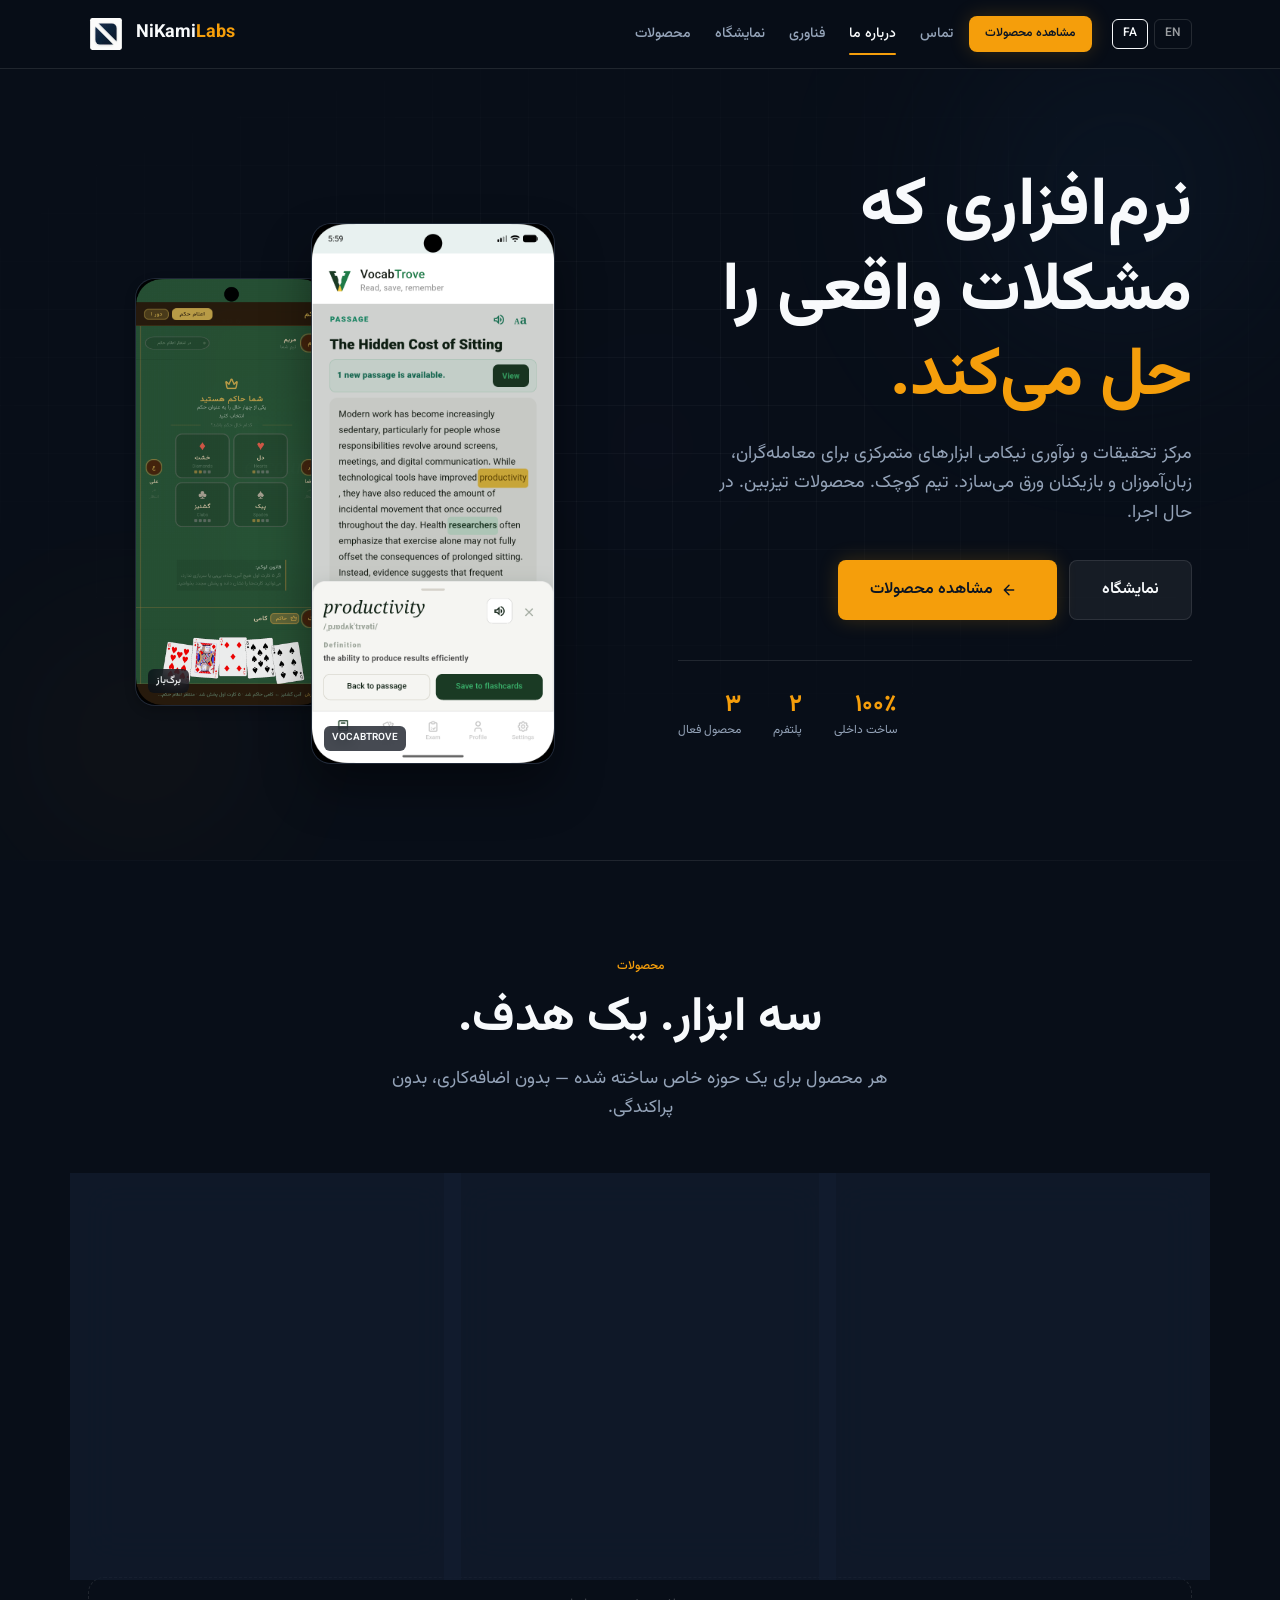
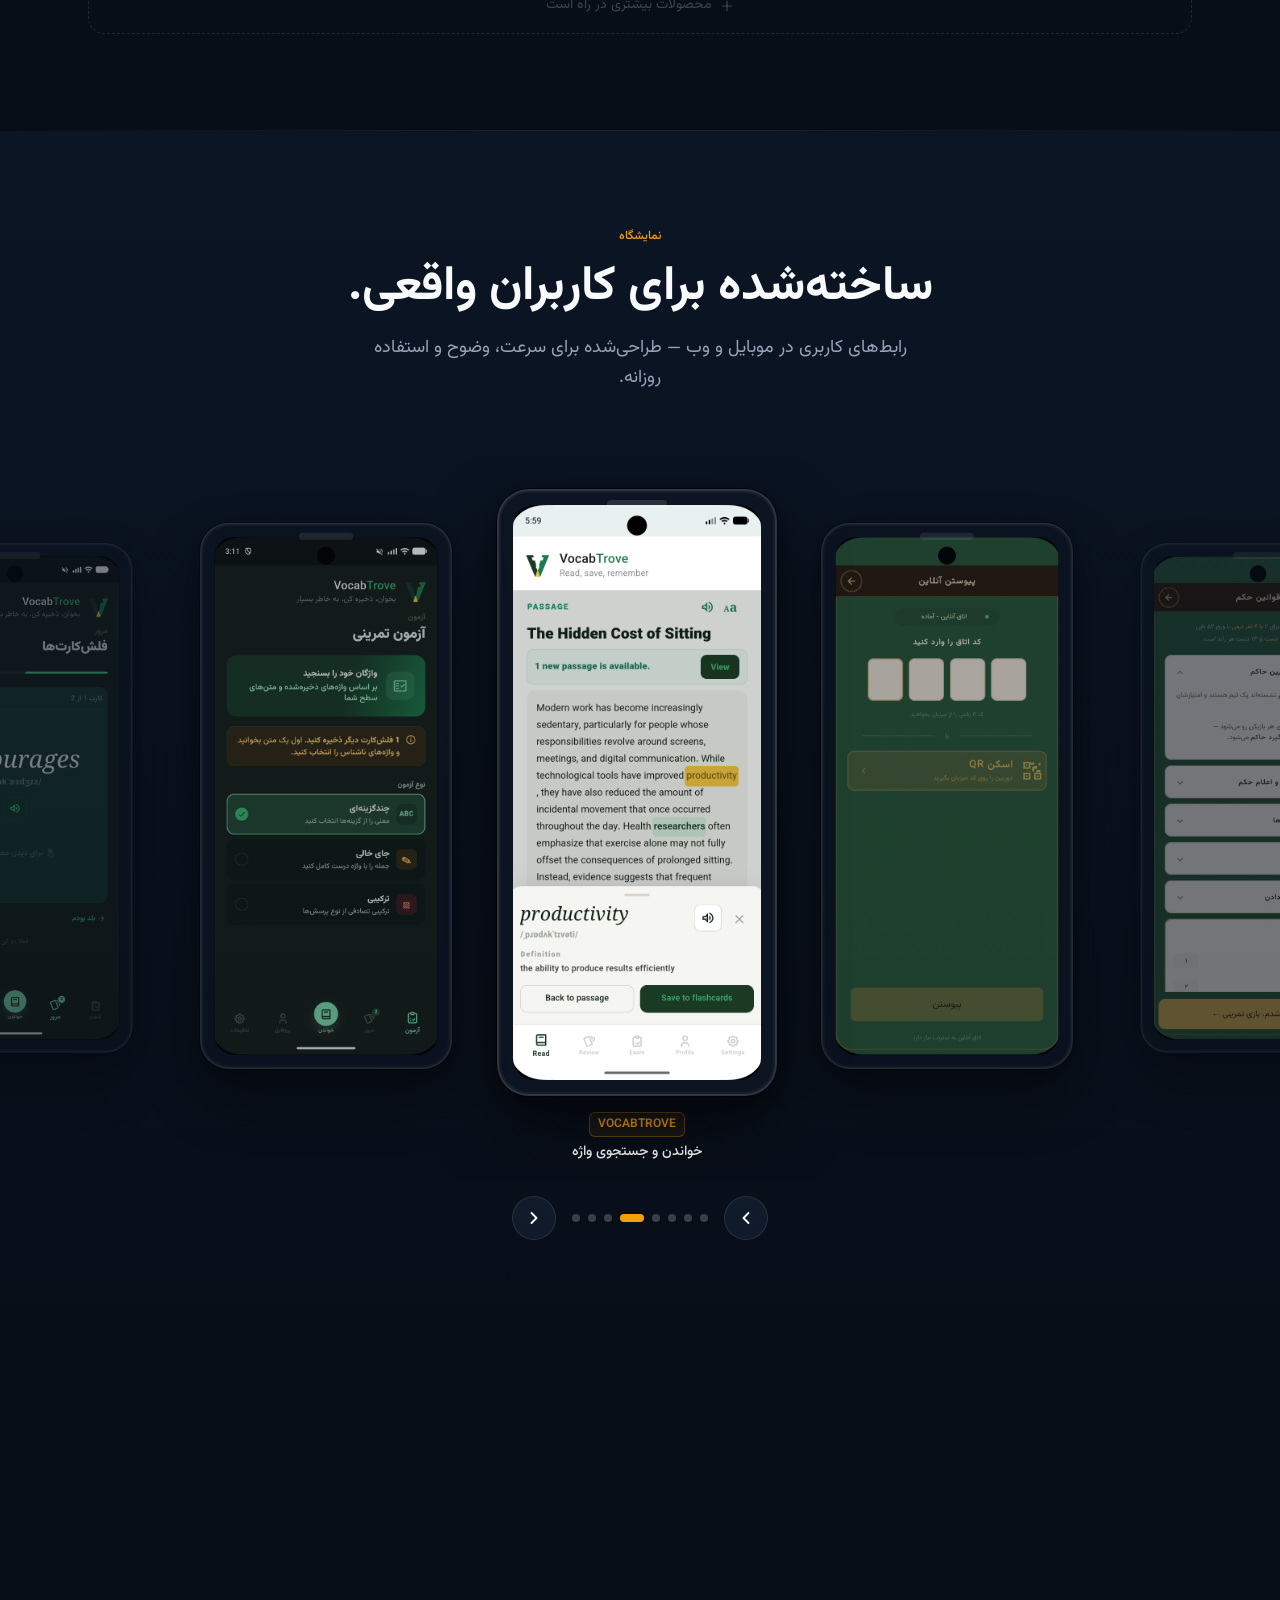
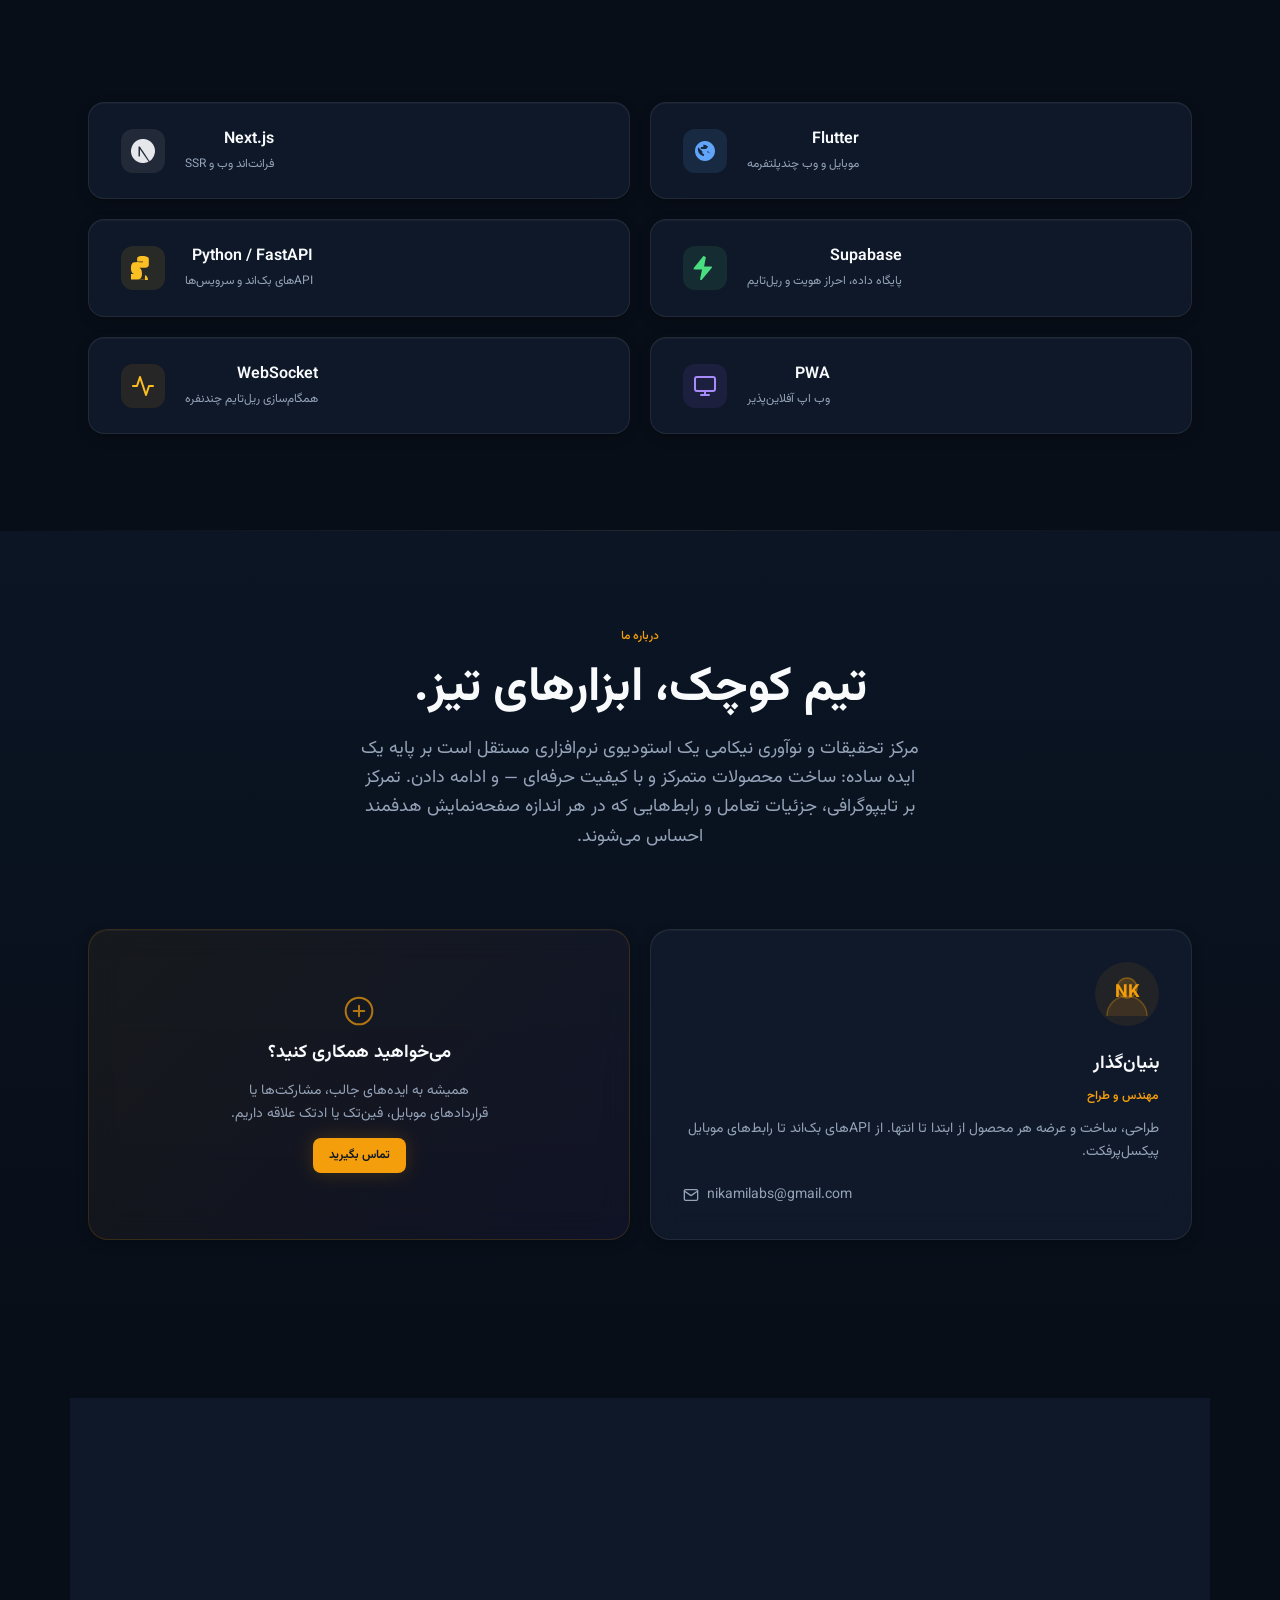
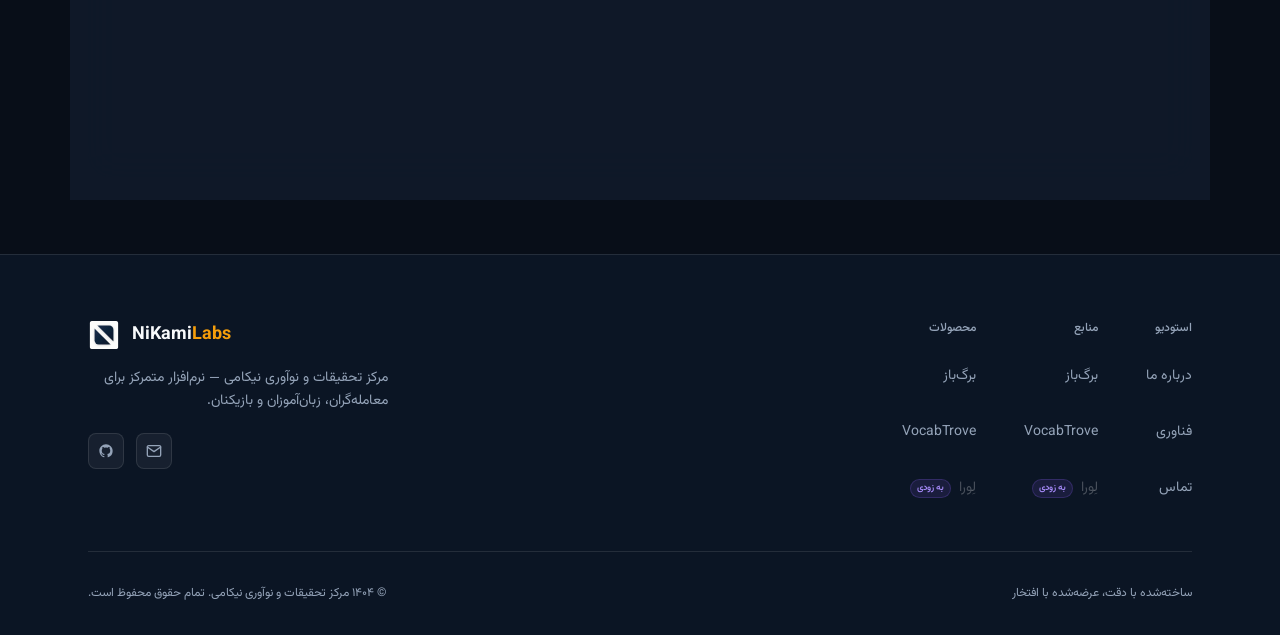
==== commit 1d9af159: "Fix RTL carousel direction; rebrand FA page to مرکز تحقیقات و نوآوری نیکامی" ====
--- a/fa.html
+++ b/fa.html
@@ -3,11 +3,11 @@
 <head>
   <meta charset="UTF-8" />
   <meta name="viewport" content="width=device-width, initial-scale=1.0" />
-  <title>نیکامی لبز — نرم‌افزاری که معنا دارد</title>
-  <meta name="description" content="نیکامی لبز نرم‌افزارهای متمرکز می‌سازد: برگ‌باز، وکب‌تروو و لِورا. تیم کوچک، محصولات حرفه‌ای، در دسترس." />
+  <title>مرکز تحقیقات و نوآوری نیکامی — نرم‌افزاری که معنا دارد</title>
+  <meta name="description" content="مرکز تحقیقات و نوآوری نیکامی نرم‌افزارهای متمرکز می‌سازد: برگ‌باز، وکب‌تروو و لِورا. تیم کوچک، محصولات حرفه‌ای، در دسترس." />
   <meta name="theme-color" content="#0B1524" />
-  <meta property="og:title" content="نیکامی لبز — نرم‌افزاری که معنا دارد" />
-  <meta property="og:description" content="استودیوی نرم‌افزاری مستقل برای معامله‌گران، زبان‌آموزان و بازیکنان." />
+  <meta property="og:title" content="مرکز تحقیقات و نوآوری نیکامی — نرم‌افزاری که معنا دارد" />
+  <meta property="og:description" content="مرکز تحقیقات و نوآوری نیکامی — استودیوی نرم‌افزاری مستقل برای معامله‌گران، زبان‌آموزان و بازیکنان." />
   <meta property="og:type" content="website" />
   <link rel="icon" href="logos/nikami-labs-mark.svg" type="image/svg+xml" />
   <link rel="stylesheet" href="styles.css" />
@@ -149,7 +149,7 @@
         <span class="highlight">حل می‌کند.</span>
       </h1>
       <p class="hero-sub">
-        نیکامی لبز ابزارهای متمرکزی برای معامله‌گران، زبان‌آموزان
+        مرکز تحقیقات و نوآوری نیکامی ابزارهای متمرکزی برای معامله‌گران، زبان‌آموزان
         و بازیکنان ورق می‌سازد. تیم کوچک. محصولات تیزبین. در حال اجرا.
       </p>
       <div class="hero-ctas">
@@ -538,7 +538,7 @@
       <p class="eyebrow">درباره ما</p>
       <h2 class="section-title" id="about-heading">تیم کوچک، ابزارهای تیز.</h2>
       <p class="section-sub">
-        نیکامی لبز یک استودیوی نرم‌افزاری مستقل است بر پایه یک ایده ساده: ساخت محصولات
+        مرکز تحقیقات و نوآوری نیکامی یک استودیوی نرم‌افزاری مستقل است بر پایه یک ایده ساده: ساخت محصولات
         متمرکز و با کیفیت حرفه‌ای — و ادامه دادن. تمرکز بر تایپوگرافی،
         جزئیات تعامل و رابط‌هایی که در هر اندازه صفحه‌نمایش هدفمند احساس می‌شوند.
       </p>
@@ -618,7 +618,7 @@
           <img class="footer-logo-mark" src="logos/nikami-labs-mark.svg" width="32" height="32" alt="" />
           <span class="footer-logo-name">NiKami<span>Labs</span></span>
         </div>
-        <p class="footer-tagline">استودیوی نرم‌افزاری مستقل برای معامله‌گران، زبان‌آموزان و بازیکنان.</p>
+        <p class="footer-tagline">مرکز تحقیقات و نوآوری نیکامی — نرم‌افزار متمرکز برای معامله‌گران، زبان‌آموزان و بازیکنان.</p>
         <div class="footer-social">
           <a href="mailto:nikamilabs@gmail.com" class="social-link" aria-label="ایمیل">
             <svg width="16" height="16" viewBox="0 0 24 24" fill="none" stroke="currentColor" stroke-width="2" stroke-linecap="round" stroke-linejoin="round" aria-hidden="true"><path d="M4 4h16c1.1 0 2 .9 2 2v12c0 1.1-.9 2-2 2H4c-1.1 0-2-.9-2-2V6c0-1.1.9-2 2-2z"/><polyline points="22,6 12,13 2,6"/></svg>
@@ -656,7 +656,7 @@
       </div>
     </div>
     <div class="footer-bottom">
-      <span>&copy; ۱۴۰۴ نیکامی لبز. تمام حقوق محفوظ است.</span>
+      <span>&copy; ۱۴۰۴ مرکز تحقیقات و نوآوری نیکامی. تمام حقوق محفوظ است.</span>
       <span class="footer-made">ساخته‌شده با دقت، عرضه‌شده با افتخار</span>
     </div>
   </div>
@@ -762,9 +762,10 @@
       const cardGap = parseInt(getComputedStyle(cardEl).marginLeft) +
                       parseInt(getComputedStyle(cardEl).marginRight);
       const fullW   = cardW + cardGap;
+      // RTL: track flows right-to-left, so invert the translation direction
       const offset  = cur * fullW;
       const shift   = offset - (stageW / 2) + (fullW / 2);
-      track.style.transform = `translateX(${-shift}px)`;
+      track.style.transform = `translateX(${shift}px)`;
 
       if (userAction) restartAuto();
     }
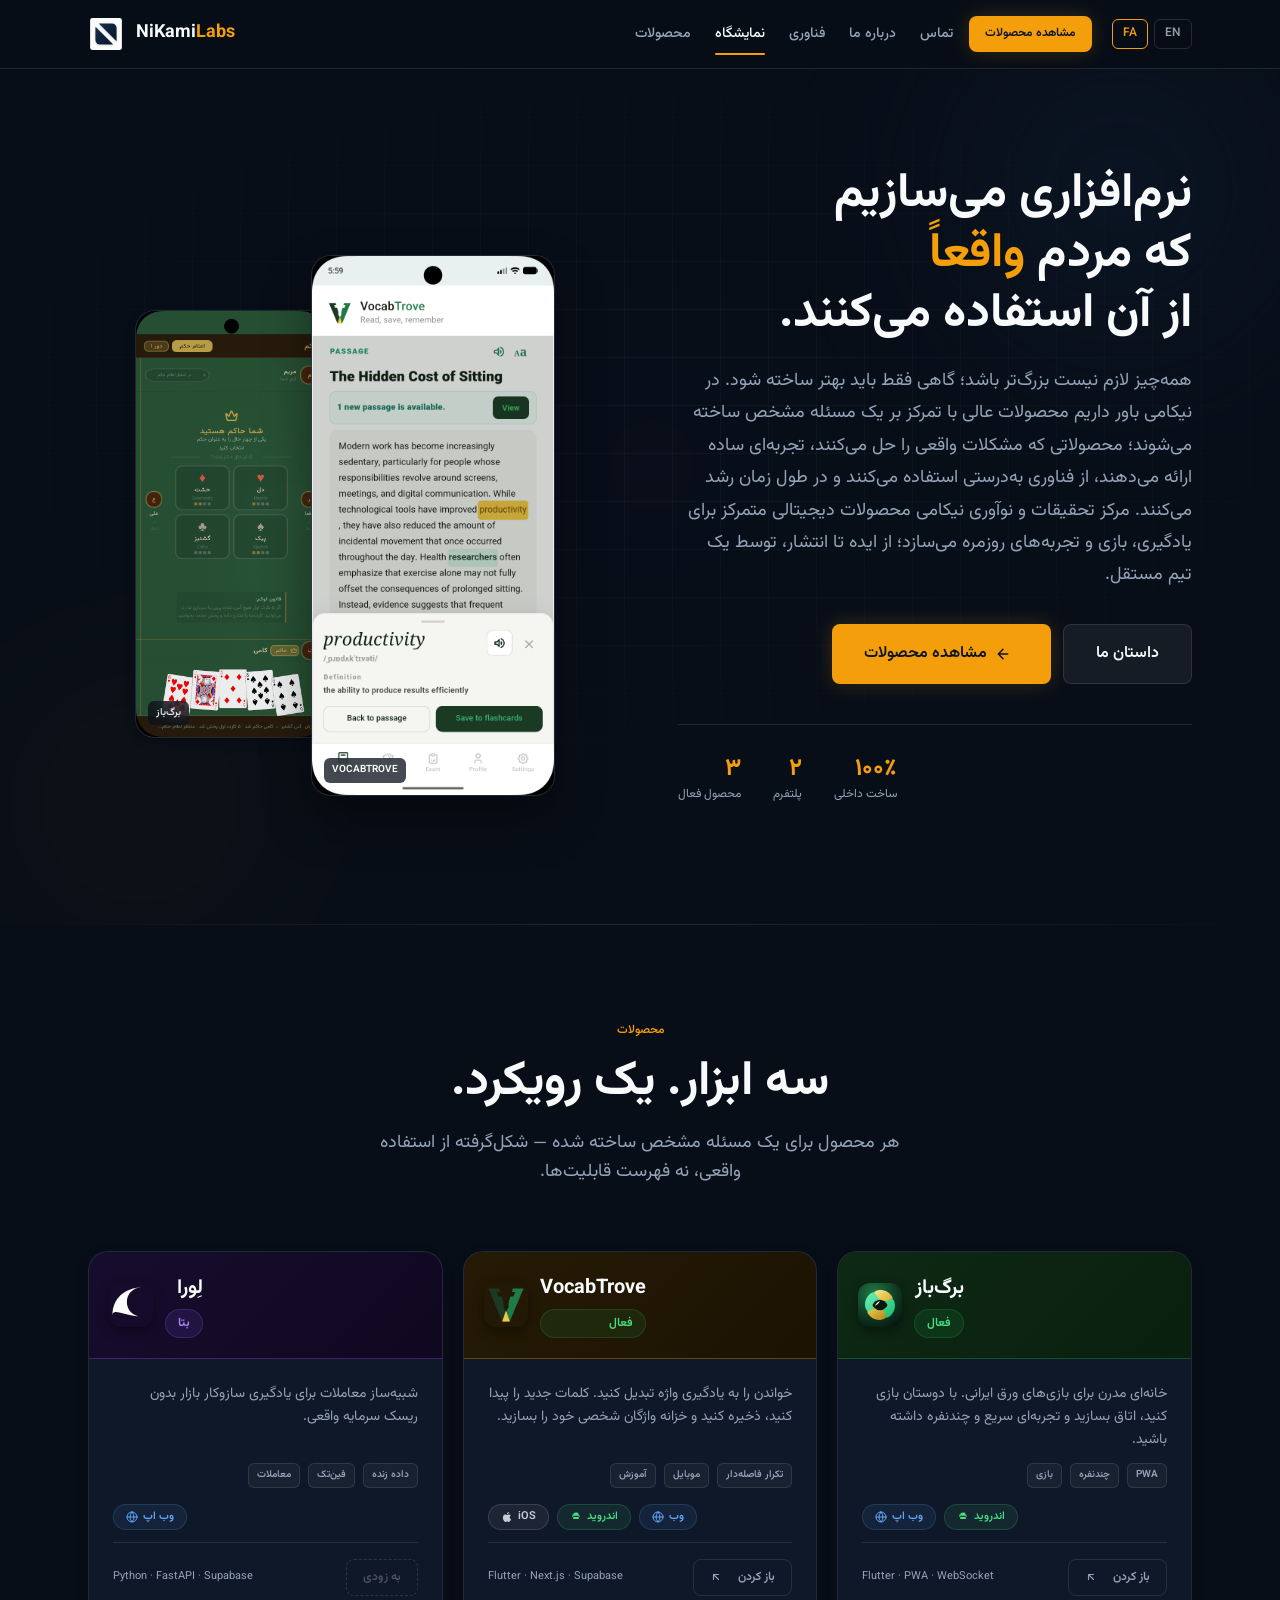
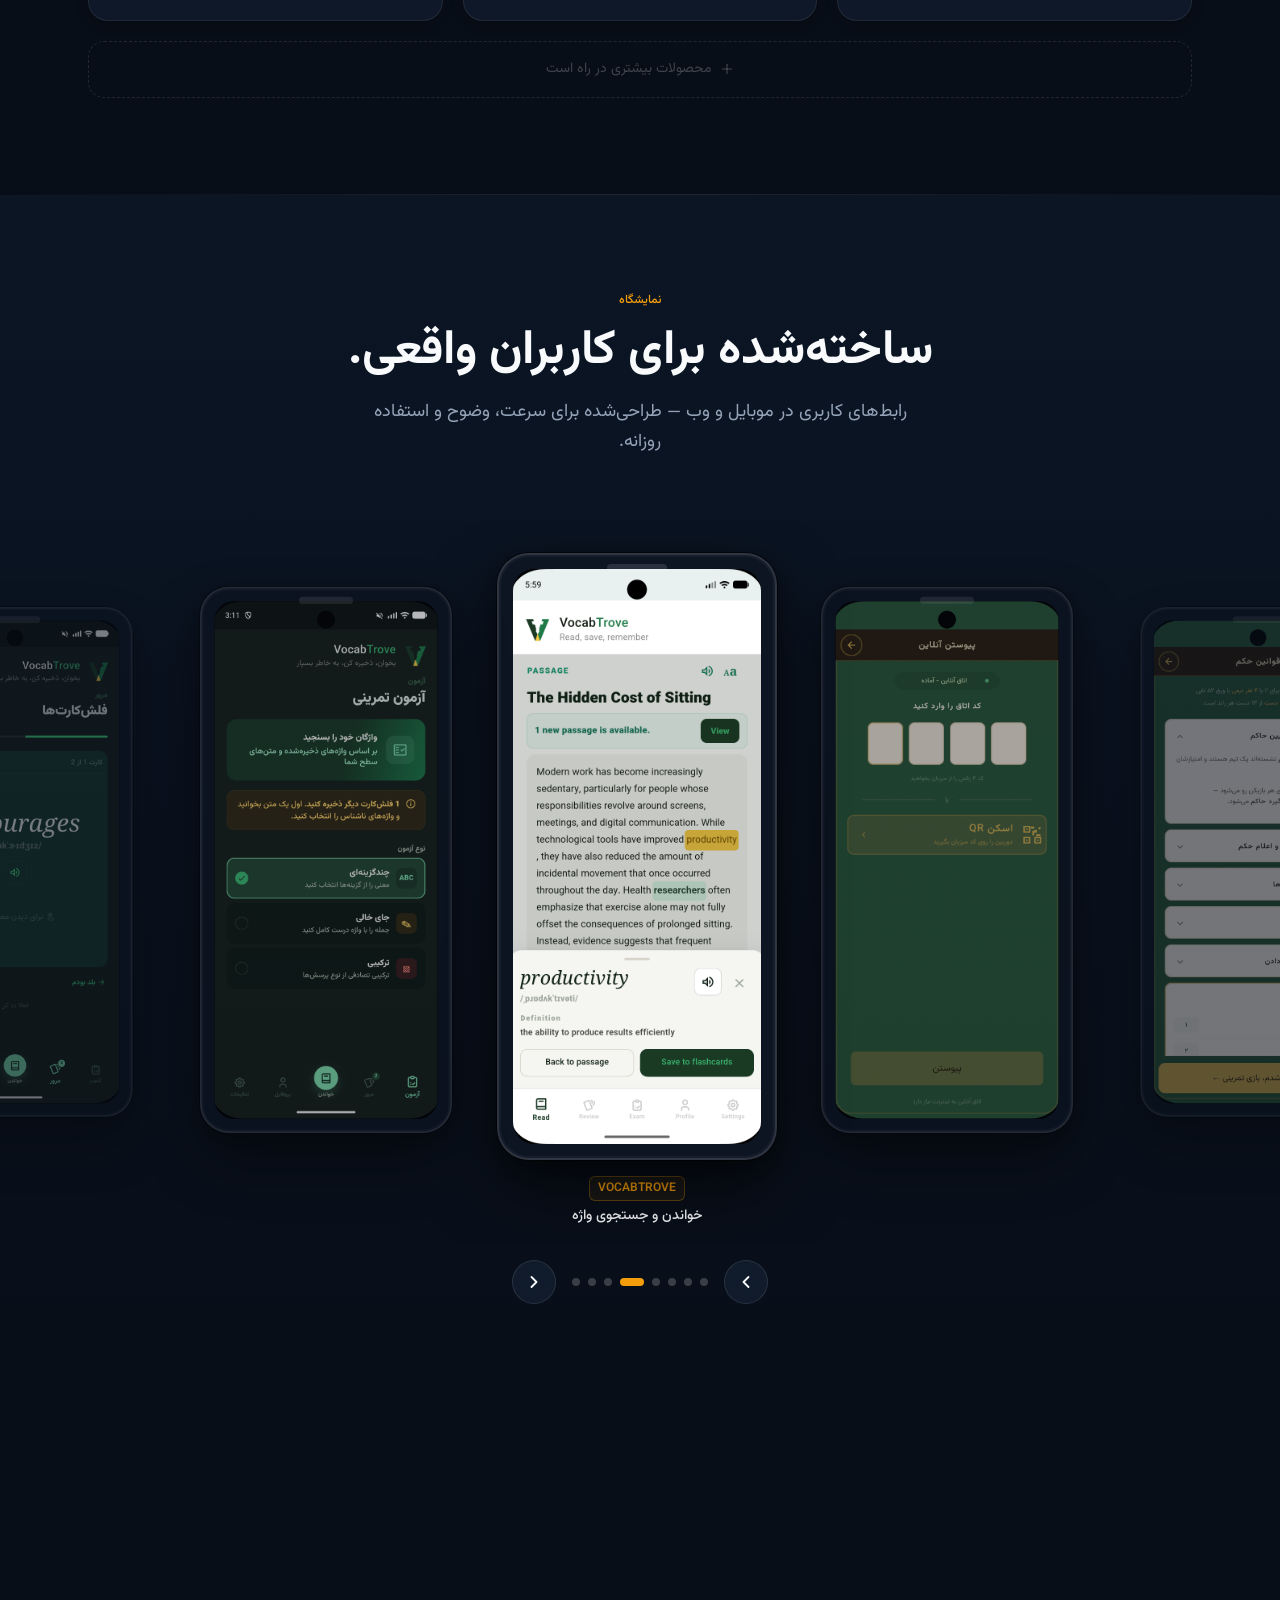
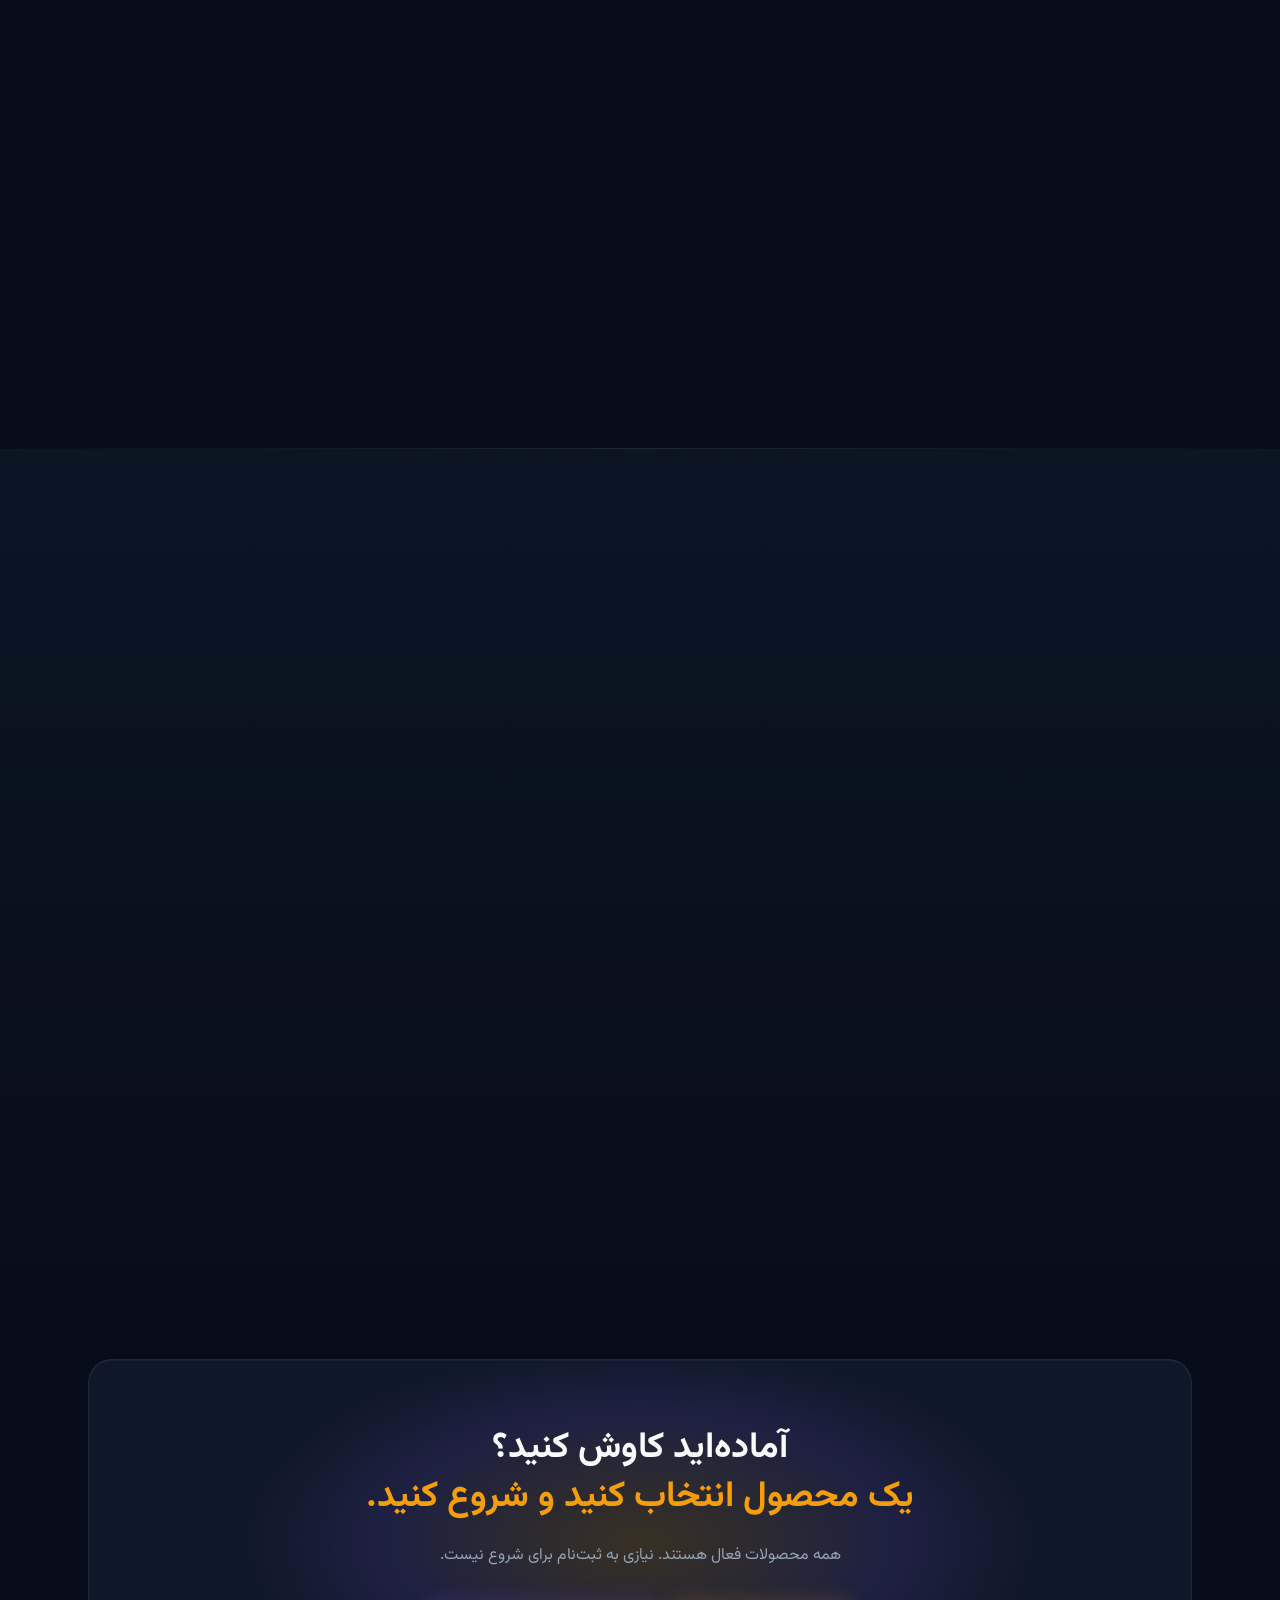
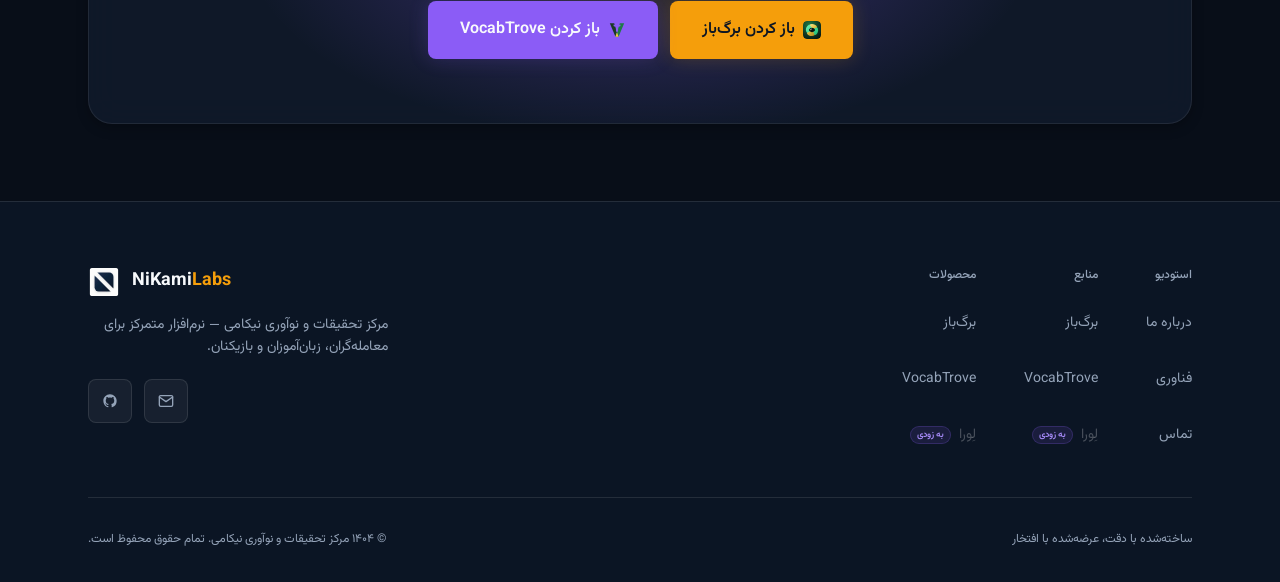
==== commit 56e6a923: "chore: update style" ====
--- a/fa.html
+++ b/fa.html
@@ -3,11 +3,11 @@
 <head>
   <meta charset="UTF-8" />
   <meta name="viewport" content="width=device-width, initial-scale=1.0" />
-  <title>مرکز تحقیقات و نوآوری نیکامی — نرم‌افزاری که معنا دارد</title>
-  <meta name="description" content="مرکز تحقیقات و نوآوری نیکامی نرم‌افزارهای متمرکز می‌سازد: برگ‌باز، وکب‌تروو و لِورا. تیم کوچک، محصولات حرفه‌ای، در دسترس." />
+  <title>مرکز تحقیقات و نوآوری نیکامی | استودیوی نرم‌افزاری مستقل برای ساخت محصولات دیجیتال</title>
+  <meta name="description" content="مرکز تحقیقات و نوآوری نیکامی محصولات نرم‌افزاری متمرکز برای یادگیری زبان، بازی و تجربه‌های دیجیتال می‌سازد." />
   <meta name="theme-color" content="#0B1524" />
-  <meta property="og:title" content="مرکز تحقیقات و نوآوری نیکامی — نرم‌افزاری که معنا دارد" />
-  <meta property="og:description" content="مرکز تحقیقات و نوآوری نیکامی — استودیوی نرم‌افزاری مستقل برای معامله‌گران، زبان‌آموزان و بازیکنان." />
+  <meta property="og:title" content="مرکز تحقیقات و نوآوری نیکامی | استودیوی نرم‌افزاری مستقل برای ساخت محصولات دیجیتال" />
+  <meta property="og:description" content="مرکز تحقیقات و نوآوری نیکامی محصولات نرم‌افزاری متمرکز برای یادگیری زبان، بازی و تجربه‌های دیجیتال می‌سازد." />
   <meta property="og:type" content="website" />
   <link rel="icon" href="logos/nikami-labs-mark.svg" type="image/svg+xml" />
   <link rel="stylesheet" href="styles.css" />
@@ -90,7 +90,7 @@
 <!-- ══ NAV ══════════════════════════════════════════════════ -->
 <div class="nav-wrapper">
   <nav class="container nav" aria-label="ناوبری اصلی">
-    <a href="#" class="nav-logo" aria-label="صفحه اصلی نیکامی لبز">
+    <a href="#" class="nav-logo" aria-label="صفحه اصلی مرکز تحقیقات و نوآوری نیکامی">
       <img class="nav-logo-mark" src="logos/nikami-labs-mark.svg" width="36" height="36" alt="" />
       <span class="nav-logo-name">NiKami<span>Labs</span></span>
     </a>
@@ -144,20 +144,19 @@
 
     <div class="hero-text reveal">
       <h1 class="hero-headline" id="hero-heading">
-        نرم‌افزاری که<br>
-        مشکلات واقعی را<br>
-        <span class="highlight">حل می‌کند.</span>
+        نرم‌افزاری می‌سازیم<br>
+        که مردم <span class="highlight">واقعاً</span><br>
+        از آن استفاده می‌کنند.
       </h1>
       <p class="hero-sub">
-        مرکز تحقیقات و نوآوری نیکامی ابزارهای متمرکزی برای معامله‌گران، زبان‌آموزان
-        و بازیکنان ورق می‌سازد. تیم کوچک. محصولات تیزبین. در حال اجرا.
+        همه‌چیز لازم نیست بزرگ‌تر باشد؛ گاهی فقط باید بهتر ساخته شود. در نیکامی باور داریم محصولات عالی با تمرکز بر یک مسئله مشخص ساخته می‌شوند؛ محصولاتی که مشکلات واقعی را حل می‌کنند، تجربه‌ای ساده ارائه می‌دهند، از فناوری به‌درستی استفاده می‌کنند و در طول زمان رشد می‌کنند. مرکز تحقیقات و نوآوری نیکامی محصولات دیجیتالی متمرکز برای یادگیری، بازی و تجربه‌های روزمره می‌سازد؛ از ایده تا انتشار، توسط یک تیم مستقل.
       </p>
       <div class="hero-ctas">
         <a href="#products" class="btn btn-primary btn-lg">
           <svg width="16" height="16" viewBox="0 0 24 24" fill="none" stroke="currentColor" stroke-width="2.2" stroke-linecap="round" stroke-linejoin="round" aria-hidden="true"><path d="M5 12h14M12 5l7 7-7 7"/></svg>
           مشاهده محصولات
         </a>
-        <a href="#showcase" class="btn btn-secondary btn-lg">نمایشگاه</a>
+        <a href="#about" class="btn btn-secondary btn-lg">داستان ما</a>
       </div>
       <dl class="hero-stats">
         <div class="hero-stat">
@@ -203,8 +202,8 @@
   <div class="container">
     <div class="section-header reveal">
       <p class="eyebrow">محصولات</p>
-      <h2 class="section-title" id="products-heading">سه ابزار. یک هدف.</h2>
-      <p class="section-sub">هر محصول برای یک حوزه خاص ساخته شده — بدون اضافه‌کاری، بدون پراکندگی.</p>
+      <h2 class="section-title" id="products-heading">سه ابزار. یک رویکرد.</h2>
+      <p class="section-sub">هر محصول برای یک مسئله مشخص ساخته شده — شکل‌گرفته از استفاده واقعی، نه فهرست قابلیت‌ها.</p>
     </div>
 
     <div class="products-row">
@@ -220,8 +219,7 @@
         </div>
         <div class="product-card-body">
           <p class="product-desc">
-            پلتفرم بازی ورق فارسی با اتاق‌های آنلاین، بازی شبکه محلی و تمرین انفرادی.
-            چندنفره آنی، کدهای QR برای ورود، موبایل‌محور.
+            خانه‌ای مدرن برای بازی‌های ورق ایرانی. با دوستان بازی کنید، اتاق بسازید و تجربه‌ای سریع و چندنفره داشته باشید.
           </p>
           <div class="product-tags">
             <span class="product-tag">بازی</span>
@@ -258,8 +256,7 @@
         </div>
         <div class="product-card-body">
           <p class="product-desc">
-            اپلیکیشن یادگیری زبان با تمرکز بر خواندن و واژگان. لمس کنید تا معنا بگیرید،
-            فلش‌کارت ذخیره کنید و با تکرار فاصله‌دار مرور کنید.
+            خواندن را به یادگیری واژه تبدیل کنید. کلمات جدید را پیدا کنید، ذخیره کنید و خزانه واژگان شخصی خود را بسازید.
           </p>
           <div class="product-tags">
             <span class="product-tag">آموزش</span>
@@ -300,8 +297,7 @@
         </div>
         <div class="product-card-body">
           <p class="product-desc">
-            شبیه‌ساز معاملات مارجین برای صرافی‌های ایرانی. لانگ یا شورت با اهرم ۱× تا ۲۰×
-            روی دفتر سفارشات زنده والکس با حد ضرر و حد سود.
+            شبیه‌ساز معاملات برای یادگیری سازوکار بازار بدون ریسک سرمایه واقعی.
           </p>
           <div class="product-tags">
             <span class="product-tag">معاملات</span>
@@ -465,9 +461,9 @@
 <section id="stack" class="section section-dark" aria-labelledby="stack-heading">
   <div class="container">
     <div class="section-header reveal">
-      <p class="eyebrow">فناوری</p>
-      <h2 class="section-title" id="stack-heading">ساخته‌شده بر پایه‌های محکم.</h2>
-      <p class="section-sub">ابزارهایی که به تیم کوچک اجازه می‌دهند سریع حرکت کنند بدون کنار گذاشتن کیفیت.</p>
+      <p class="eyebrow">چگونه می‌سازیم</p>
+      <h2 class="section-title" id="stack-heading">چگونه می‌سازیم</h2>
+      <p class="section-sub">فناوری‌های مدرن، انتخاب‌شده برای سرعت، پایداری و توسعه بلندمدت.</p>
     </div>
     <div class="stack-grid reveal">
       <div class="stack-item glass">
@@ -536,11 +532,10 @@
   <div class="container">
     <div class="section-header reveal">
       <p class="eyebrow">درباره ما</p>
-      <h2 class="section-title" id="about-heading">تیم کوچک، ابزارهای تیز.</h2>
+      <h2 class="section-title" id="about-heading">مستقل. هدفمند. در حال اجرا.</h2>
       <p class="section-sub">
-        مرکز تحقیقات و نوآوری نیکامی یک استودیوی نرم‌افزاری مستقل است بر پایه یک ایده ساده: ساخت محصولات
-        متمرکز و با کیفیت حرفه‌ای — و ادامه دادن. تمرکز بر تایپوگرافی،
-        جزئیات تعامل و رابط‌هایی که در هر اندازه صفحه‌نمایش هدفمند احساس می‌شوند.
+        مرکز تحقیقات و نوآوری نیکامی یک استودیوی نرم‌افزاری مستقل است که در حوزه آموزش، سرگرمی و فناوری محصولات دیجیتال می‌سازد.<br><br>
+        ما مهندسی، طراحی و کنجکاوی را ترکیب می‌کنیم تا ایده‌ها را به محصولات واقعی تبدیل کنیم.
       </p>
     </div>
 
--- a/styles.css
+++ b/styles.css
@@ -95,6 +95,11 @@
   --glass-bg:        rgba(19, 30, 48, 0.72);
   --glass-border:    rgba(255, 255, 255, 0.08);
   --glass-highlight: rgba(255, 255, 255, 0.04);
+
+  /* aliases for new sections */
+  --text-primary:   #F8FAFC;
+  --text-secondary: #94A3B8;
+  --accent:         var(--color-primary);
 }
 
 /* ── Semantic Tokens ──────────────────────────────────────── */
@@ -146,8 +151,9 @@
 
 body.menu-open { overflow: hidden; }
 
-img { display: block; max-width: 100%; height: auto; }
-a   { text-decoration: none; color: inherit; }
+img    { display: block; max-width: 100%; height: auto; }
+a      { text-decoration: none; color: inherit; }
+button { cursor: pointer; }
 
 /* ── Skip Link ────────────────────────────────────────────── */
 .skip-link {
@@ -497,20 +503,25 @@
 .hero-badge { margin-bottom: var(--space-5); }
 .hero-headline {
   font-family: 'Space Grotesk', sans-serif;
-  font-size: clamp(2.4rem, 5.5vw, 4.25rem);
+  font-size: clamp(1.75rem, 6vw, 4.25rem);
   font-weight: var(--font-weight-bold);
   line-height: var(--leading-tight);
   letter-spacing: var(--tracking-tight);
   margin-bottom: var(--space-5);
 }
+
+/* Farsi headline is longer — scale down slightly */
+html[lang="fa"] .hero-headline {
+  font-size: clamp(1.5rem, 5vw, 3rem);
+}
 .hero-headline .highlight { color: var(--color-primary); }
 
 .hero-sub {
   font-size: clamp(var(--font-size-base), 1.5vw, var(--font-size-lg));
   color: var(--color-muted-foreground);
-  line-height: var(--leading-relaxed);
+  line-height: 1.8;
   margin-bottom: var(--space-8);
-  max-width: 500px;
+  max-width: 520px;
 }
 
 .hero-ctas { display: flex; gap: var(--space-3); flex-wrap: wrap; }
@@ -616,13 +627,15 @@
   overflow: hidden;
   display: flex;
   flex-direction: column;
+  cursor: pointer;
   transition:
     transform var(--duration-slow) var(--ease-out),
-    box-shadow var(--duration-slow) var(--ease-out);
+    box-shadow var(--duration-slow) var(--ease-out),
+    border-color var(--duration-slow) var(--ease-out);
 }
 .product-card:hover {
-  transform: translateY(-4px);
-  box-shadow: var(--shadow-xl);
+  transform: translateY(-6px);
+  box-shadow: var(--shadow-xl), 0 0 0 1px rgba(255,255,255,0.06);
 }
 
 /* compact logo + name band at top of each card */
@@ -946,7 +959,7 @@
 /* ── TECH STACK ───────────────────────────────────────────── */
 .stack-grid {
   display: grid;
-  grid-template-columns: repeat(2, 1fr);
+  grid-template-columns: repeat(3, 1fr);
   gap: var(--space-5);
 }
 
@@ -1268,8 +1281,8 @@
   margin-top: var(--space-5);
 }
 .social-link {
-  width: 36px;
-  height: 36px;
+  width: 44px;
+  height: 44px;
   display: flex;
   align-items: center;
   justify-content: center;
@@ -1332,44 +1345,109 @@
 /* ── Scroll reveal ────────────────────────────────────────── */
 .reveal {
   opacity: 0;
-  transform: translateY(20px);
-  transition: opacity 0.6s var(--ease-out), transform 0.6s var(--ease-out);
+  transform: translateY(28px);
+  transition: opacity 0.65s var(--ease-out), transform 0.65s var(--ease-out);
 }
 .reveal.in { opacity: 1; transform: none; }
-.reveal-d1 { transition-delay: 0.08s; }
-.reveal-d2 { transition-delay: 0.16s; }
-.reveal-d3 { transition-delay: 0.24s; }
+.reveal-d1 { transition-delay: 0.10s; }
+.reveal-d2 { transition-delay: 0.20s; }
+.reveal-d3 { transition-delay: 0.30s; }
 
 /* ── Responsive ───────────────────────────────────────────── */
 @media (max-width: 1024px) {
   .products-row { grid-template-columns: 1fr; }
-  .team-grid { grid-template-columns: 1fr; }
+  .team-grid    { grid-template-columns: 1fr; }
+  .stack-grid   { grid-template-columns: repeat(2, 1fr); }
 }
 
 @media (max-width: 768px) {
-  .hero-inner { grid-template-columns: 1fr; }
-  .hero-visual { min-height: 360px; order: -1; }
+  .hero-inner    { grid-template-columns: 1fr; }
+  .hero-visual   { min-height: 360px; order: -1; }
   .hero-showcase { max-width: 320px; height: 360px; margin: 0 auto; }
-  .hero-stats { gap: var(--space-6); }
+  .hero-stats    { gap: var(--space-6); }
   .nav-links, .nav-cta { display: none; }
   .nav-hamburger { display: flex; align-items: center; justify-content: center; }
-  .stack-grid { grid-template-columns: repeat(2, 1fr); }
-  .team-card { flex-direction: column; }
-  /* taller slide on narrow screens so content is readable */
-  .slide { height: clamp(300px, 70vw, 480px); }
-  .slide-caption { padding: var(--space-4) var(--space-5); font-size: var(--font-size-sm); }
+  .nav-wrapper .lang-switcher { display: none; }
+  .stack-grid  { grid-template-columns: repeat(2, 1fr); }
+  .team-card   { flex-direction: column; }
 }
 
 @media (max-width: 640px) {
-  .hero-ctas { flex-direction: column; }
+  .hero-ctas  { flex-direction: column; }
   .hero-ctas .btn { width: 100%; max-width: 320px; }
   .hero-stats { flex-wrap: wrap; gap: var(--space-5); }
   .stats-grid { grid-template-columns: 1fr; }
-  .footer-top { flex-direction: column; }
+  .stack-grid { grid-template-columns: 1fr; }
+  .footer-top    { flex-direction: column; }
   .footer-links-row { gap: var(--space-8); }
   .footer-bottom { flex-direction: column; text-align: center; }
   .cta-band-actions { flex-direction: column; align-items: center; }
   .cta-band-actions .btn { width: 100%; max-width: 280px; }
   .team-grid { grid-template-columns: 1fr; }
-  .slide { height: clamp(240px, 75vw, 380px); }
-}
+}
+
+/* ── CTA band glow pulse ──────────────────────────────────── */
+@keyframes glow-pulse {
+  0%, 100% { opacity: 1;   transform: translate(-50%, -50%) scale(1); }
+  50%       { opacity: 0.7; transform: translate(-50%, -50%) scale(1.08); }
+}
+.cta-band-glow { animation: glow-pulse 6s ease-in-out infinite; }
+@media (prefers-reduced-motion: reduce) { .cta-band-glow { animation: none; } }
+
+/* ── Philosophy / Why section ────────────────────────────── */
+.philosophy-card {
+  grid-column: 1 / -1;
+  max-width: 680px;
+  margin: 0 auto;
+  width: 100%;
+}
+.philosophy-card > p {
+  font-size: 1.05rem;
+  line-height: 1.85;
+  color: var(--text-secondary);
+  margin: 0 0 1.5rem;
+}
+.philosophy-card ul {
+  list-style: none;
+  padding: 0;
+  margin: 0;
+  display: flex;
+  flex-direction: column;
+  gap: 0.65rem;
+}
+.philosophy-card li {
+  display: flex;
+  align-items: center;
+  gap: 10px;
+  color: var(--text-primary);
+  font-size: 0.95rem;
+  font-weight: var(--font-weight-medium);
+}
+.philosophy-card li::before {
+  content: '';
+  width: 6px;
+  height: 6px;
+  border-radius: 50%;
+  background: var(--color-primary);
+  flex-shrink: 0;
+}
+.philosophy-blockquote {
+  margin: 1.5rem 0 0;
+  padding: 1rem 1.25rem;
+  border-left: 3px solid var(--color-primary);
+  border-radius: 0 var(--radius-md) var(--radius-md) 0;
+  background: rgba(255,255,255,0.03);
+}
+.philosophy-blockquote > p {
+  margin: 0;
+  font-size: 1rem;
+  color: var(--text-primary);
+  font-style: italic;
+  line-height: 1.7;
+}
+html[dir="rtl"] .philosophy-blockquote {
+  border-left: none;
+  border-right: 3px solid var(--color-primary);
+  border-radius: var(--radius-md) 0 0 var(--radius-md);
+}
+html[dir="rtl"] .philosophy-card li { flex-direction: row-reverse; }
